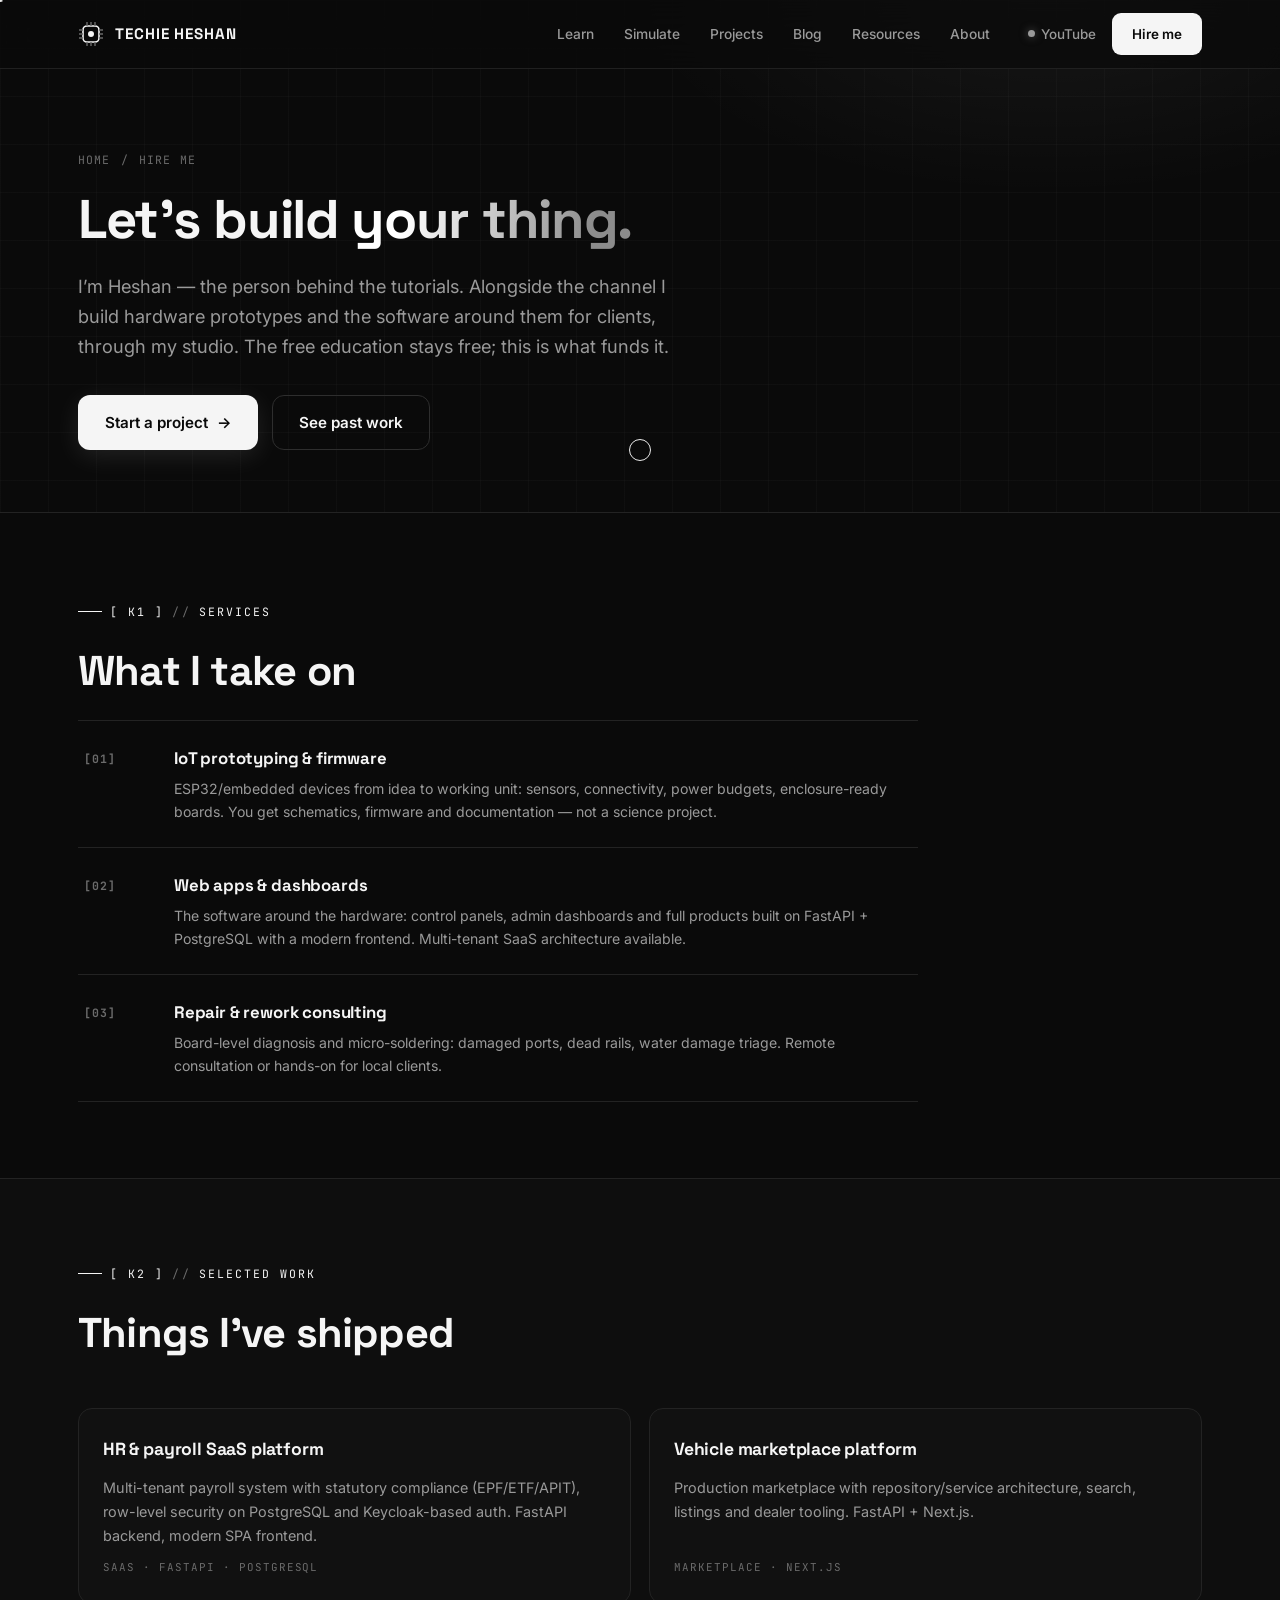
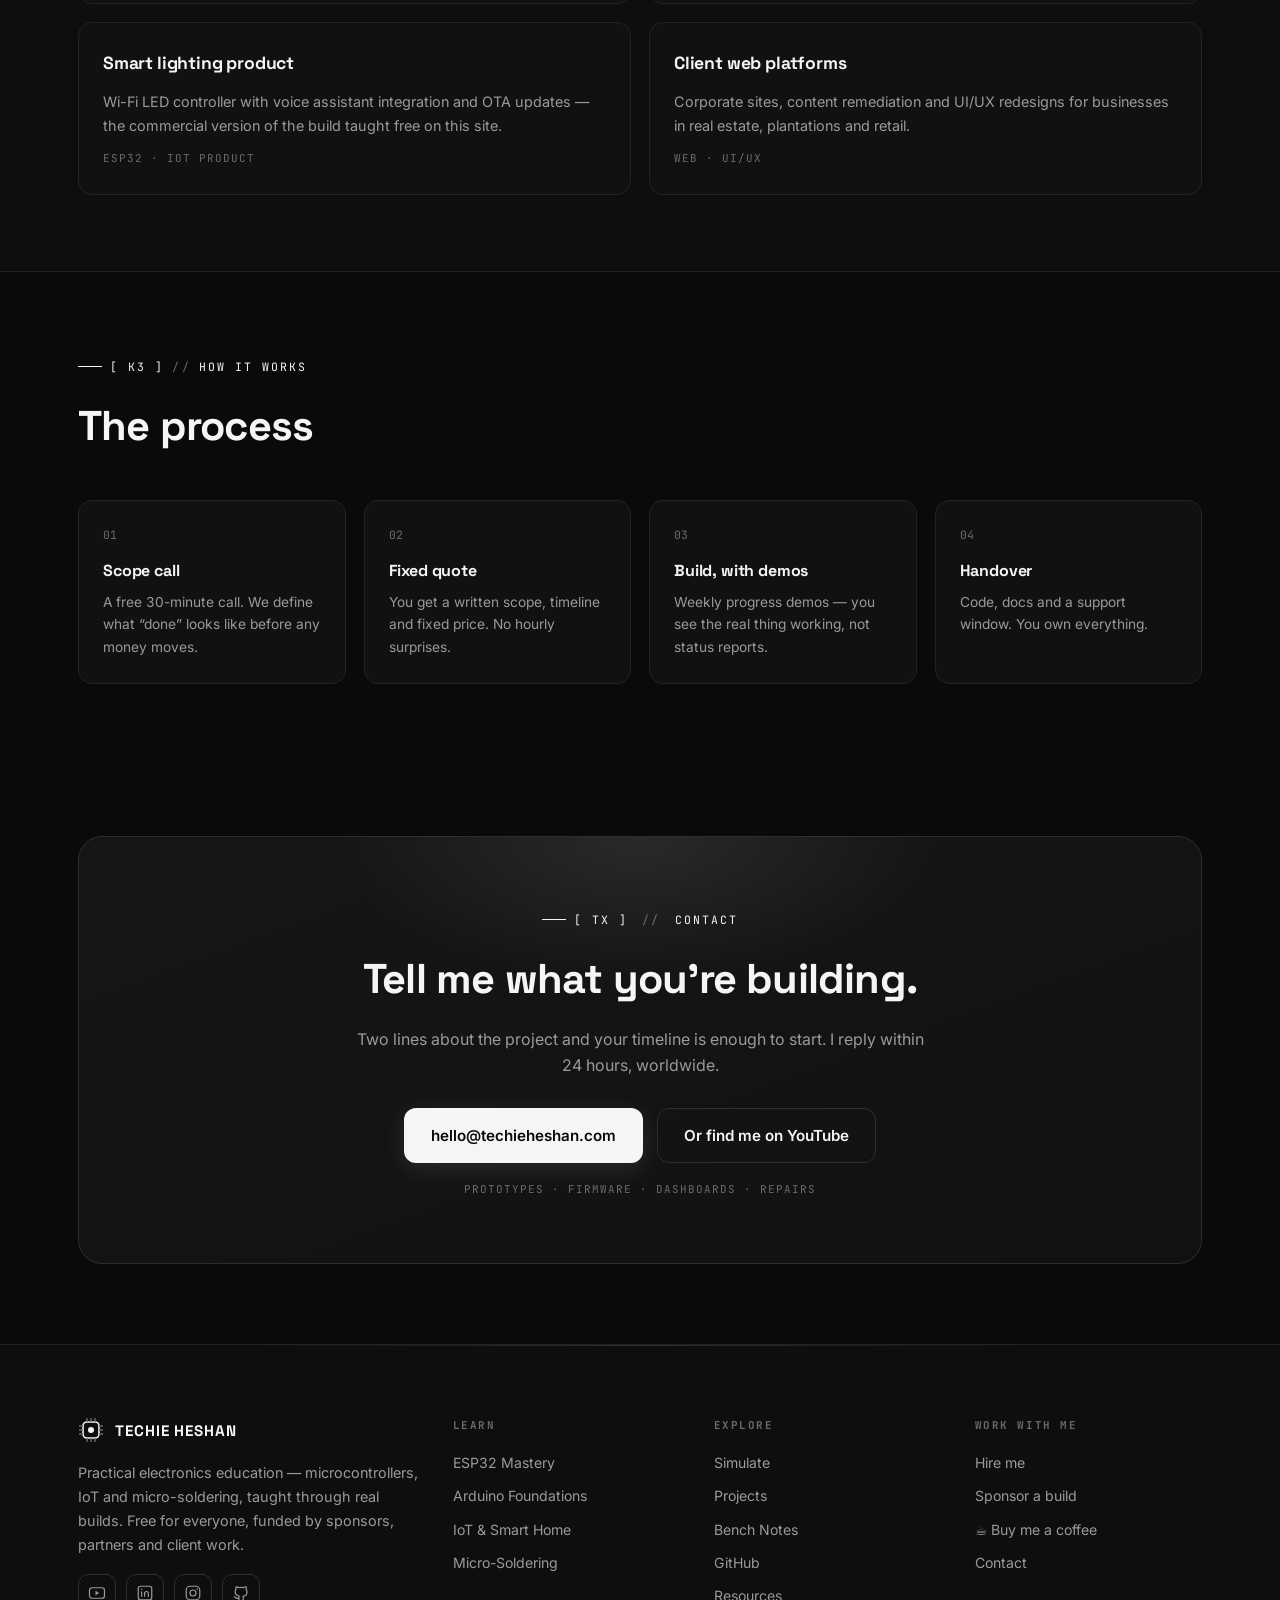
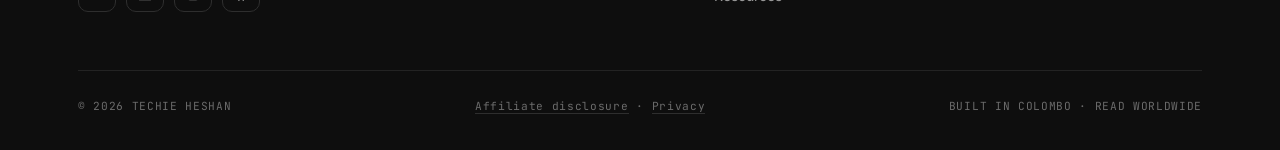
==== hire.html @ 40dde2ec "Initial commit: Techie Heshan site with wired Circuit Lab simulator Static HTML site (no build step)" ====
<!DOCTYPE html>
<html lang="en">
<head>
<meta charset="UTF-8">
<meta name="viewport" content="width=device-width, initial-scale=1.0">
<title>Hire me — Techie Heshan</title>
<meta name="description" content="IoT prototyping, firmware, web dashboards and board-level repair.">
<meta property="og:title" content="Hire me — Techie Heshan">
<meta property="og:description" content="IoT prototyping, firmware, web dashboards and board-level repair.">
<meta name="theme-color" content="#0A0A0A">
<link rel="icon" type="image/svg+xml" href="assets/favicon.svg">
<link rel="preconnect" href="https://fonts.googleapis.com">
<link href="https://fonts.googleapis.com/css2?family=Space+Grotesk:wght@500;700&family=Inter:wght@400;500;600&family=JetBrains+Mono:wght@400;600&display=swap" rel="stylesheet">
<link rel="stylesheet" href="assets/style.css">
</head>
<body>
<div class="boot" id="boot">
  <div class="boot-scope"><svg viewBox="0 0 420 120" preserveAspectRatio="none" aria-hidden="true">
  <g class="grid-h"><line x1="0" y1="30" x2="420" y2="30"/><line x1="0" y1="60" x2="420" y2="60"/><line x1="0" y1="90" x2="420" y2="90"/></g>
  <g class="grid-v"><line x1="60" y1="0" x2="60" y2="120"/><line x1="140" y1="0" x2="140" y2="120"/><line x1="220" y1="0" x2="220" y2="120"/><line x1="300" y1="0" x2="300" y2="120"/><line x1="360" y1="0" x2="360" y2="120"/></g>
  <path class="trace" d="M0 60 L40 60 L40 30 L100 30 L100 90 L160 90 L160 30 L240 30 L240 90 L300 90 L300 30 L360 30 L360 60 L420 60"/>
</svg></div>
  <div class="boot-text">TECHIE HESHAN <b>&middot; BOOTING</b><span class="cur-b"></span></div>
</div>
<nav>
  <div class="nav-in">
    <a class="logo" href="index.html" aria-label="Techie Heshan home"><svg width="26" height="26" viewBox="0 0 26 26" fill="none" aria-hidden="true"><rect x="5" y="5" width="16" height="16" rx="4" stroke="#F5F5F5" stroke-width="1.6"/><circle cx="13" cy="13" r="3" fill="#F5F5F5"/><path d="M9 1v4M13 1v4M17 1v4M9 21v4M13 21v4M17 21v4M1 9h4M1 13h4M1 17h4M21 9h4M21 13h4M21 17h4" stroke="#6B6B6B" stroke-width="1.4"/></svg>TECHIE&nbsp;HESHAN</a>
    <div class="nav-links" id="navLinks">
      <a href="learn.html">Learn</a>
      <a href="simulate.html">Simulate</a>
      <a href="projects.html">Projects</a>
      <a href="blog.html">Blog</a>
      <a href="resources.html">Resources</a>
      <a href="about.html">About</a>
    </div>
    <div class="nav-cta">
      <a class="yt-link" href="https://www.youtube.com/@techieheshan" target="_blank" rel="noopener"><span class="rec"></span>YouTube</a>
      <a class="hire-btn magnetic" href="hire.html">Hire me</a>
      <button class="burger" id="burger" aria-label="Menu" aria-expanded="false">&#9776;</button>
    </div>
  </div>
</nav>
<header class="page-hero">
  <div class="wrap">
    <div class="crumb"><a href="index.html">Home</a><i>/</i><span>Hire me</span></div>
    <h1>Let&rsquo;s build <span class="glow">your thing.</span></h1>
    <p class="sub">I&rsquo;m Heshan &mdash; the person behind the tutorials. Alongside the channel I build hardware prototypes and the software around them for clients, through my studio. The free education stays free; this is what funds it.</p>
    <div class="cta-row" style="margin:34px 0 0">
      <a class="btn btn-solid magnetic" href="#contact">Start a project <span class="arrow">&rarr;</span></a>
      <a class="btn btn-ghost magnetic" href="#work">See past work</a>
    </div>
  </div>
</header>

<section class="sec-tight" style="padding-top:80px">
  <div class="wrap">
    <div class="kick">[ K1 ] <i>//</i> SERVICES</div>
    <h2>What I take on</h2>
    <div class="svc reveal" style="max-width:840px">
      <div class="svc-row"><b>[01]</b><div><h3>IoT prototyping &amp; firmware</h3><span>ESP32/embedded devices from idea to working unit: sensors, connectivity, power budgets, enclosure-ready boards. You get schematics, firmware and documentation &mdash; not a science project.</span></div></div>
      <div class="svc-row"><b>[02]</b><div><h3>Web apps &amp; dashboards</h3><span>The software around the hardware: control panels, admin dashboards and full products built on FastAPI + PostgreSQL with a modern frontend. Multi-tenant SaaS architecture available.</span></div></div>
      <div class="svc-row"><b>[03]</b><div><h3>Repair &amp; rework consulting</h3><span>Board-level diagnosis and micro-soldering: damaged ports, dead rails, water damage triage. Remote consultation or hands-on for local clients.</span></div></div>
    </div>
  </div>
</section>

<section id="work" class="sec-tight" style="background:var(--bg2);border-top:1px solid var(--line);border-bottom:1px solid var(--line)">
  <div class="wrap">
    <div class="kick">[ K2 ] <i>//</i> SELECTED WORK</div>
    <h2>Things I&rsquo;ve shipped</h2>
    <div class="grid2" style="margin-top:40px">
      <div class="card reveal" data-delay="1"><h3>HR &amp; payroll SaaS platform</h3><p>Multi-tenant payroll system with statutory compliance (EPF/ETF/APIT), row-level security on PostgreSQL and Keycloak-based auth. FastAPI backend, modern SPA frontend.</p><div class="meta"><span>SAAS &middot; FASTAPI &middot; POSTGRESQL</span></div></div>
      <div class="card reveal" data-delay="2"><h3>Vehicle marketplace platform</h3><p>Production marketplace with repository/service architecture, search, listings and dealer tooling. FastAPI + Next.js.</p><div class="meta"><span>MARKETPLACE &middot; NEXT.JS</span></div></div>
      <div class="card reveal" data-delay="3"><h3>Smart lighting product</h3><p>Wi-Fi LED controller with voice assistant integration and OTA updates &mdash; the commercial version of the build taught free on this site.</p><div class="meta"><span>ESP32 &middot; IOT PRODUCT</span></div></div>
      <div class="card reveal" data-delay="4"><h3>Client web platforms</h3><p>Corporate sites, content remediation and UI/UX redesigns for businesses in real estate, plantations and retail.</p><div class="meta"><span>WEB &middot; UI/UX</span></div></div>
    </div>
  </div>
</section>

<section class="sec-tight">
  <div class="wrap">
    <div class="kick">[ K3 ] <i>//</i> HOW IT WORKS</div>
    <h2>The process</h2>
    <div class="proc" style="margin-top:40px">
      <div class="proc-step reveal"><h3>Scope call</h3><p>A free 30-minute call. We define what &ldquo;done&rdquo; looks like before any money moves.</p></div>
      <div class="proc-step reveal"><h3>Fixed quote</h3><p>You get a written scope, timeline and fixed price. No hourly surprises.</p></div>
      <div class="proc-step reveal"><h3>Build, with demos</h3><p>Weekly progress demos &mdash; you see the real thing working, not status reports.</p></div>
      <div class="proc-step reveal"><h3>Handover</h3><p>Code, docs and a support window. You own everything.</p></div>
    </div>
  </div>
</section>

<section id="contact" class="sec-tight" style="padding-bottom:40px">
  <div class="wrap">
    <div class="news reveal">
      <div class="kick" style="justify-content:center;display:inline-flex">[ TX ] <i style="margin:0 6px">//</i> CONTACT</div>
      <h2>Tell me what you&rsquo;re building.</h2>
      <p>Two lines about the project and your timeline is enough to start. I reply within 24 hours, worldwide.</p>
      <div class="cta-row" style="justify-content:center;margin:0">
        <!-- EDIT: set your real email address -->
        <a class="btn btn-solid magnetic" href="mailto:hello@techieheshan.com?subject=Project%20enquiry">hello@techieheshan.com</a>
        <a class="btn btn-ghost magnetic" href="https://www.youtube.com/@techieheshan" target="_blank" rel="noopener">Or find me on YouTube</a>
      </div>
      <div class="news-note">Prototypes &middot; Firmware &middot; Dashboards &middot; Repairs</div>
    </div>
  </div>
</section>
<footer>
  <div class="wrap">
    <div class="f-grid">
      <div>
        <div class="logo" style="margin-bottom:18px"><svg width="26" height="26" viewBox="0 0 26 26" fill="none" aria-hidden="true"><rect x="5" y="5" width="16" height="16" rx="4" stroke="#F5F5F5" stroke-width="1.6"/><circle cx="13" cy="13" r="3" fill="#F5F5F5"/><path d="M9 1v4M13 1v4M17 1v4M9 21v4M13 21v4M17 21v4M1 9h4M1 13h4M1 17h4M21 9h4M21 13h4M21 17h4" stroke="#6B6B6B" stroke-width="1.4"/></svg>TECHIE&nbsp;HESHAN</div>
        <p class="f-about">Practical electronics education &mdash; microcontrollers, IoT and micro-soldering, taught through real builds. Free for everyone, funded by sponsors, partners and client work.</p>
        <div class="f-social">
          <!-- EDIT: replace # with your real social URLs -->
          <a href="https://www.youtube.com/@techieheshan" target="_blank" rel="noopener" aria-label="YouTube"><svg width="18" height="18" viewBox="0 0 24 24" fill="none" stroke="currentColor" stroke-width="1.6" aria-hidden="true"><rect x="2" y="5" width="20" height="14" rx="3.5"/><path d="M10 9l5 3-5 3z" fill="currentColor" stroke="none"/></svg></a>
          <a href="#" target="_blank" rel="noopener" aria-label="LinkedIn"><svg width="18" height="18" viewBox="0 0 24 24" fill="none" stroke="currentColor" stroke-width="1.6" stroke-linejoin="round" aria-hidden="true"><rect x="3" y="3" width="18" height="18" rx="3"/><line x1="7.5" y1="10" x2="7.5" y2="17"/><circle cx="7.5" cy="7" r="1" fill="currentColor" stroke="none"/><path d="M11.5 17v-4.5a2.5 2.5 0 0 1 5 0V17M11.5 10.5v6.5"/></svg></a>
          <a href="#" target="_blank" rel="noopener" aria-label="Instagram"><svg width="18" height="18" viewBox="0 0 24 24" fill="none" stroke="currentColor" stroke-width="1.6" stroke-linecap="round" stroke-linejoin="round" aria-hidden="true"><rect x="3" y="3" width="18" height="18" rx="5"/><circle cx="12" cy="12" r="4"/><circle cx="17.5" cy="6.5" r="1" fill="currentColor" stroke="none"/></svg></a>
          <a href="https://github.com/techieheshan" target="_blank" rel="noopener" aria-label="GitHub"><svg width="18" height="18" viewBox="0 0 24 24" fill="none" stroke="currentColor" stroke-width="1.6" stroke-linecap="round" stroke-linejoin="round" aria-hidden="true"><path d="M9 19c-4 1.5-4-2-6-2m12 5v-3.5c0-1 .1-1.4-.5-2 2.8-.3 5.5-1.4 5.5-6 0-1.2-.4-2.3-1.2-3.2.4-1.2.3-2.5-.2-3.6 0 0-1-.3-3.4 1.3a11.6 11.6 0 0 0-6.2 0C6.6 3.4 5.6 3.7 5.6 3.7c-.5 1.1-.6 2.4-.2 3.6A4.7 4.7 0 0 0 4.2 10c0 4.6 2.7 5.7 5.5 6-.6.6-.6 1.3-.5 2V22"/></svg></a>
        </div>
      </div>
      <div>
        <h4>Learn</h4>
        <a href="learn.html#esp32">ESP32 Mastery</a>
        <a href="learn.html#arduino">Arduino Foundations</a>
        <a href="learn.html#iot">IoT &amp; Smart Home</a>
        <a href="learn.html#solder">Micro-Soldering</a>
      </div>
      <div>
        <h4>Explore</h4>
        <a href="simulate.html">Simulate</a>
      <a href="projects.html">Projects</a>
        <a href="blog.html">Bench Notes</a>
        <a href="https://github.com/techieheshan" target="_blank" rel="noopener">GitHub</a>
        <a href="resources.html">Resources</a>
      </div>
      <div>
        <h4>Work with me</h4>
        <a href="hire.html">Hire me</a>
        <a href="sponsor.html">Sponsor a build</a>
        <a href="hire.html#contact">&#9749; Buy me a coffee</a>
        <a href="hire.html#contact">Contact</a>
      </div>
    </div>
    <div class="f-bottom">
      <span>&copy; <span id="yr">2026</span> TECHIE HESHAN</span>
      <span><a href="legal.html#disclosure">Affiliate disclosure</a> &middot; <a href="legal.html#privacy">Privacy</a></span>
      <span>BUILT IN COLOMBO &middot; READ WORLDWIDE</span>
    </div>
  </div>
</footer>
<script src="assets/main.js"></script>
</body>
</html>
---- assets/style.css ----
/* ============================================================
   TECHIE HESHAN — v3 stylesheet
   Strict monochrome. Motion-heavy but restrained. Pure neutrals only.
   ============================================================ */

/* ---------- TOKENS ---------- */
:root{
  --bg:#0A0A0A; --bg2:#0E0E0E; --surface:#111111; --surface2:#161616; --surface3:#1B1B1B;
  --line:#232323; --line2:#2E2E2E; --line3:#3A3A3A;
  --text:#F5F5F5; --muted:#9A9A9A; --muted2:#6B6B6B;
  --silver:#C8C8C8;
  --glow:rgba(255,255,255,.14); --glow-strong:rgba(255,255,255,.34);
  --disp:'Space Grotesk','Segoe UI',system-ui,sans-serif;
  --body:'Inter','Segoe UI',system-ui,sans-serif;
  --mono:'JetBrains Mono',ui-monospace,'Cascadia Code',Consolas,monospace;
  --r:14px;
  --ease:cubic-bezier(.22,.61,.36,1);
  --ease-out:cubic-bezier(.16,1,.3,1);
}

/* ---------- BASE ---------- */
*{margin:0;padding:0;box-sizing:border-box}
html{scroll-behavior:smooth}
body{background:var(--bg);color:var(--text);font-family:var(--body);font-size:16px;line-height:1.65;-webkit-font-smoothing:antialiased;overflow-x:hidden;cursor:none}
@media (hover:none),(pointer:coarse){body{cursor:auto}}
::selection{background:#F5F5F5;color:#0A0A0A}
::-webkit-scrollbar{width:11px}
::-webkit-scrollbar-track{background:var(--bg)}
::-webkit-scrollbar-thumb{background:var(--line2);border-radius:6px;border:3px solid var(--bg)}
::-webkit-scrollbar-thumb:hover{background:var(--muted)}
a{color:inherit;text-decoration:none}
button{font-family:inherit;cursor:none}
img,svg,iframe{max-width:100%;display:block}
:focus-visible{outline:2px solid var(--text);outline-offset:3px;border-radius:4px}
.wrap{max-width:1180px;margin:0 auto;padding:0 28px;position:relative}
.wrap-narrow{max-width:820px;margin:0 auto;padding:0 28px}

/* ---------- CUSTOM CURSOR (desktop only) ---------- */
.cur{position:fixed;top:0;left:0;width:22px;height:22px;border:1px solid var(--text);border-radius:50%;pointer-events:none;z-index:120;mix-blend-mode:difference;transform:translate(-50%,-50%);transition:width .18s var(--ease),height .18s var(--ease),background .18s var(--ease)}
.cur-dot{position:fixed;top:0;left:0;width:5px;height:5px;background:var(--text);border-radius:50%;pointer-events:none;z-index:121;transform:translate(-50%,-50%);mix-blend-mode:difference}
.cur.hover{width:44px;height:44px;background:rgba(255,255,255,.08)}
@media (hover:none),(pointer:coarse){.cur,.cur-dot{display:none}}

/* ---------- BOOT SEQUENCE ---------- */
.boot{position:fixed;inset:0;background:#000;z-index:200;display:flex;align-items:center;justify-content:center;flex-direction:column;gap:22px;transition:opacity .6s ease,visibility .6s}
.boot.done{opacity:0;visibility:hidden;pointer-events:none}
.boot-scope{width:min(80vw,420px);height:120px;border:1px solid var(--line2);border-radius:12px;background:#050505;position:relative;overflow:hidden}
.boot-scope svg{width:100%;height:100%}
.boot-scope .trace{fill:none;stroke:var(--text);stroke-width:1.5;stroke-linecap:round;stroke-linejoin:round;stroke-dasharray:2000;stroke-dashoffset:2000;animation:draw 1.9s var(--ease-out) forwards;filter:drop-shadow(0 0 6px rgba(255,255,255,.7))}
.boot-scope .grid-h,.boot-scope .grid-v{stroke:#1a1a1a;stroke-width:.5}
@keyframes draw{to{stroke-dashoffset:0}}
.boot-text{font-family:var(--mono);font-size:.72rem;letter-spacing:.24em;text-transform:uppercase;color:var(--muted)}
.boot-text b{color:var(--text);font-weight:400}
.boot-text .cur-b{display:inline-block;width:8px;height:12px;background:var(--text);margin-left:6px;vertical-align:middle;animation:blink 1s steps(2) infinite}
@keyframes blink{50%{opacity:0}}

/* ---------- NAV ---------- */
nav{position:fixed;top:0;left:0;right:0;z-index:60;background:rgba(10,10,10,.72);backdrop-filter:blur(18px) saturate(140%);-webkit-backdrop-filter:blur(18px) saturate(140%);border-bottom:1px solid rgba(35,35,35,.9);transition:transform .35s var(--ease),background .35s var(--ease)}
nav.up{transform:translateY(-100%)}
nav.scrolled{background:rgba(8,8,8,.88)}
.nav-in{max-width:1180px;margin:0 auto;padding:0 28px;height:68px;display:flex;align-items:center;gap:30px}
.logo{display:flex;align-items:center;gap:11px;font-family:var(--disp);font-weight:700;letter-spacing:.06em;font-size:.95rem;white-space:nowrap;transition:opacity .18s}
.logo:hover{opacity:.82}
.logo svg{display:block;flex:none}
.nav-links{display:flex;gap:26px;margin-left:auto;font-size:.86rem;color:var(--muted);font-weight:500}
.nav-links a{position:relative;padding:6px 2px;transition:color .18s}
.nav-links a::after{content:"";position:absolute;left:0;right:0;bottom:-2px;height:1px;background:var(--text);transform:scaleX(0);transform-origin:right;transition:transform .32s var(--ease)}
.nav-links a:hover{color:var(--text)}
.nav-links a:hover::after,.nav-links a.active::after{transform:scaleX(1);transform-origin:left}
.nav-links a.active{color:var(--text)}
.nav-cta{display:flex;gap:10px;align-items:center}
.yt-link{font-size:.84rem;color:var(--muted);font-weight:500;transition:color .18s;padding:8px 6px;white-space:nowrap;display:inline-flex;align-items:center;gap:6px}
.yt-link:hover{color:var(--text)}
.yt-link .rec{width:7px;height:7px;border-radius:50%;background:#9A9A9A;box-shadow:0 0 8px rgba(154,154,154,.5);animation:pulse 2.2s ease-in-out infinite}
.hire-btn{position:relative;display:inline-flex;align-items:center;gap:8px;background:var(--text);color:#0A0A0A;border-radius:9px;padding:10px 20px;font-size:.84rem;font-weight:600;transition:transform .22s var(--ease),box-shadow .22s var(--ease);white-space:nowrap;overflow:hidden}
.hire-btn::before{content:"";position:absolute;inset:0;background:linear-gradient(120deg,transparent 30%,rgba(255,255,255,.5) 50%,transparent 70%);transform:translateX(-120%);transition:transform .8s var(--ease)}
.hire-btn:hover::before{transform:translateX(120%)}
.hire-btn:hover{transform:translateY(-1px);box-shadow:0 8px 26px rgba(255,255,255,.16)}
.burger{display:none;background:none;border:1px solid var(--line2);border-radius:9px;width:40px;height:40px;color:var(--text);font-size:1.05rem;line-height:1}

/* ---------- SCROLL PROGRESS ---------- */
.progress{position:fixed;top:0;left:0;height:2px;background:var(--text);z-index:61;transform:scaleX(0);transform-origin:left;transition:transform .1s linear;box-shadow:0 0 10px var(--glow-strong)}

/* ---------- HERO ---------- */
.hero{position:relative;padding:150px 0 60px;min-height:100vh;display:flex;align-items:center;overflow:hidden}
.hero-bg{position:absolute;inset:0;pointer-events:none;background:
    radial-gradient(720px 440px at 78% 28%, rgba(255,255,255,.06), transparent 65%),
    radial-gradient(520px 400px at 10% 88%, rgba(255,255,255,.035), transparent 60%),
    linear-gradient(rgba(245,245,245,.028) 1px, transparent 1px),
    linear-gradient(90deg, rgba(245,245,245,.028) 1px, transparent 1px);
  background-size:auto,auto,48px 48px,48px 48px;
  mask-image:radial-gradient(circle at var(--mx,50%) var(--my,40%), #000 0%, #000 22%, rgba(0,0,0,.7) 55%, rgba(0,0,0,.35) 100%);
  -webkit-mask-image:radial-gradient(circle at var(--mx,50%) var(--my,40%), #000 0%, #000 22%, rgba(0,0,0,.7) 55%, rgba(0,0,0,.35) 100%);
  transition:mask-position .1s,-webkit-mask-position .1s}
.hero-scan{position:absolute;left:0;right:0;top:0;height:100%;pointer-events:none;overflow:hidden;opacity:.5}
.hero-scan::before{content:"";position:absolute;left:0;right:0;top:-100%;height:14px;background:linear-gradient(to bottom,transparent,rgba(255,255,255,.06),transparent);animation:scan 6.5s linear infinite}
@keyframes scan{to{top:110%}}
.hero-grid{display:grid;grid-template-columns:1.05fr .95fr;gap:44px;align-items:center;width:100%;position:relative;z-index:2}

.badge{display:inline-flex;align-items:center;gap:10px;border:1px solid var(--line2);border-radius:99px;padding:7px 15px;font-family:var(--mono);font-size:.72rem;letter-spacing:.09em;color:var(--muted);text-transform:uppercase;margin-bottom:26px;background:rgba(10,10,10,.4);backdrop-filter:blur(6px)}
.badge .pulse{width:7px;height:7px;border-radius:50%;background:var(--text);box-shadow:0 0 10px rgba(255,255,255,.9);animation:pulse 2.2s ease-in-out infinite}
@keyframes pulse{0%,100%{opacity:1;transform:scale(1)}50%{opacity:.35;transform:scale(.85)}}

h1{font-family:var(--disp);font-weight:700;font-size:clamp(2.6rem,5.8vw,4.4rem);line-height:1.03;letter-spacing:-.024em;margin-bottom:24px}
h1 .glow{background:linear-gradient(100deg,#FFFFFF 20%,#8C8C8C 85%);-webkit-background-clip:text;background-clip:text;color:transparent}
.h-line{display:block;overflow:hidden}
.h-line span{display:inline-block;transform:translateY(110%);animation:rise 1s var(--ease-out) forwards;animation-delay:calc(var(--i,0)*.08s + .6s)}
@keyframes rise{to{transform:translateY(0)}}
.sub{color:var(--muted);font-size:1.14rem;max-width:34em;margin-bottom:34px;opacity:0;animation:fadeUp .8s var(--ease-out) 1.1s forwards}
@keyframes fadeUp{from{opacity:0;transform:translateY(14px)}to{opacity:1;transform:none}}

.cta-row{display:flex;gap:14px;flex-wrap:wrap;margin-bottom:44px;opacity:0;animation:fadeUp .8s var(--ease-out) 1.25s forwards}

.btn{position:relative;display:inline-flex;align-items:center;gap:9px;border-radius:12px;padding:14px 26px;font-weight:600;font-size:.95rem;transition:transform .2s var(--ease),box-shadow .2s var(--ease),border-color .2s var(--ease),background .2s var(--ease);border:1px solid transparent;overflow:hidden}
.btn-solid{background:var(--text);color:#0A0A0A;box-shadow:0 6px 26px rgba(255,255,255,.10)}
.btn-solid::before{content:"";position:absolute;inset:0;background:linear-gradient(120deg,transparent 30%,rgba(255,255,255,.55) 50%,transparent 70%);transform:translateX(-120%);transition:transform .9s var(--ease)}
.btn-solid:hover::before{transform:translateX(120%)}
.btn-solid:hover{transform:translateY(-2px);box-shadow:0 12px 34px rgba(255,255,255,.22)}
.btn-ghost{border-color:var(--line2);color:var(--text)}
.btn-ghost:hover{border-color:var(--glow-strong);background:rgba(255,255,255,.05);transform:translateY(-1px)}
.btn-sm{padding:9px 16px;font-size:.82rem;border-radius:9px}
.btn .arrow{transition:transform .3s var(--ease)}
.btn:hover .arrow{transform:translateX(4px)}
.magnetic{transition:transform .18s var(--ease)}

.stats{display:flex;gap:34px;flex-wrap:wrap;opacity:0;animation:fadeUp .8s var(--ease-out) 1.4s forwards}
.stat b{display:block;font-family:var(--disp);font-size:1.6rem;letter-spacing:-.01em}
.stat span{font-family:var(--mono);font-size:.68rem;letter-spacing:.1em;text-transform:uppercase;color:var(--muted2)}

.h-3d{position:relative;height:560px;border-radius:20px;opacity:0;animation:fadeUp 1s var(--ease-out) .8s forwards}
.h-3d canvas{position:absolute;inset:0;width:100%!important;height:100%!important}
.board-fallback{display:none;position:absolute;inset:0;align-items:center;justify-content:center}
.h-3d.fail .board-fallback{display:flex}
.bf-chip{width:220px;height:220px;border:1px solid var(--silver);border-radius:16px;background:var(--surface);display:flex;align-items:center;justify-content:center;font-family:var(--mono);font-size:.8rem;letter-spacing:.12em;color:var(--silver);box-shadow:0 0 60px rgba(255,255,255,.08), inset 0 0 30px rgba(0,0,0,.5)}
.h-hint{position:absolute;bottom:10px;left:50%;transform:translateX(-50%);font-family:var(--mono);font-size:.64rem;letter-spacing:.16em;text-transform:uppercase;color:var(--muted2);white-space:nowrap;display:flex;align-items:center;gap:10px}
.h-hint .dot-mini{width:5px;height:5px;border-radius:50%;background:var(--text);box-shadow:0 0 6px rgba(255,255,255,.8);animation:pulse 1.8s ease-in-out infinite}

/* ---------- PAGE HERO ---------- */
.page-hero{padding:150px 0 62px;border-bottom:1px solid var(--line);position:relative;overflow:hidden;
  background:
    radial-gradient(640px 300px at 82% 0%, rgba(255,255,255,.05), transparent 65%),
    linear-gradient(rgba(245,245,245,.025) 1px, transparent 1px),
    linear-gradient(90deg, rgba(245,245,245,.025) 1px, transparent 1px);
  background-size:auto,48px 48px,48px 48px}
.page-hero h1{font-size:clamp(2.1rem,4.8vw,3.4rem)}
.page-hero .sub{margin-bottom:0}
.crumb{font-family:var(--mono);font-size:.72rem;letter-spacing:.1em;text-transform:uppercase;color:var(--muted2);margin-bottom:22px;display:flex;gap:10px;flex-wrap:wrap}
.crumb a{transition:color .18s}
.crumb a:hover{color:var(--text)}
.crumb i{font-style:normal}

/* ---------- TICKER ---------- */
.ticker{border-top:1px solid var(--line);border-bottom:1px solid var(--line);background:var(--bg2);overflow:hidden;padding:16px 0;position:relative}
.ticker::before,.ticker::after{content:"";position:absolute;top:0;bottom:0;width:120px;z-index:2;pointer-events:none}
.ticker::before{left:0;background:linear-gradient(to right,var(--bg2),transparent)}
.ticker::after{right:0;background:linear-gradient(to left,var(--bg2),transparent)}
.ticker-track{display:flex;gap:44px;width:max-content;animation:tick 40s linear infinite;font-family:var(--mono);font-size:.74rem;letter-spacing:.16em;color:var(--muted);text-transform:uppercase;white-space:nowrap}
.ticker:hover .ticker-track{animation-duration:80s}
.ticker-track i{color:var(--muted2);font-style:normal}
@keyframes tick{to{transform:translateX(-50%)}}

/* ---------- SECTIONS ---------- */
section{padding:112px 0;position:relative}
.sec-tight{padding:76px 0}
.kick{font-family:var(--mono);font-size:.72rem;letter-spacing:.18em;color:var(--text);text-transform:uppercase;margin-bottom:16px;display:inline-flex;align-items:center;gap:8px}
.kick i{font-style:normal;color:var(--muted2)}
.kick::before{content:"";width:24px;height:1px;background:var(--text)}
h2{font-family:var(--disp);font-weight:700;font-size:clamp(1.85rem,3.6vw,2.6rem);letter-spacing:-.019em;margin-bottom:14px}
h3{font-family:var(--disp);font-weight:700;letter-spacing:-.01em}
.lead{color:var(--muted);max-width:44em;margin-bottom:52px;font-size:1.02rem}
.sec-head{display:flex;align-items:flex-end;justify-content:space-between;gap:24px;flex-wrap:wrap}
.sec-link{font-family:var(--mono);font-size:.78rem;letter-spacing:.08em;color:var(--muted);border-bottom:1px solid var(--line2);padding-bottom:3px;margin-bottom:52px;transition:color .18s,border-color .18s,transform .18s;display:inline-flex;gap:8px;align-items:center}
.sec-link:hover{color:var(--text);border-color:var(--text)}
.sec-link:hover .arrow{transform:translateX(4px)}
.sec-link .arrow{transition:transform .3s var(--ease)}

/* ---------- CARDS with spotlight ---------- */
.grid4{display:grid;grid-template-columns:repeat(4,1fr);gap:18px}
.grid3{display:grid;grid-template-columns:repeat(3,1fr);gap:18px}
.grid2{display:grid;grid-template-columns:repeat(2,1fr);gap:18px}
.card{position:relative;background:var(--surface);border:1px solid var(--line);border-radius:var(--r);padding:26px 24px;transition:transform .32s var(--ease),border-color .32s var(--ease),background .32s var(--ease);display:flex;flex-direction:column;gap:12px;overflow:hidden;isolation:isolate}
.card::before{content:"";position:absolute;inset:-1px;border-radius:inherit;background:radial-gradient(240px circle at var(--cx,50%) var(--cy,50%), rgba(255,255,255,.10), transparent 55%);opacity:0;transition:opacity .35s var(--ease);pointer-events:none;z-index:0}
.card:hover::before{opacity:1}
.card:hover{transform:translateY(-4px);border-color:var(--glow-strong);background:var(--surface2)}
.card>*{position:relative;z-index:1}
.card .ico{width:44px;height:44px;border-radius:12px;background:rgba(255,255,255,.06);border:1px solid var(--line2);display:flex;align-items:center;justify-content:center;font-size:1.2rem;filter:grayscale(1);transition:transform .32s var(--ease),background .32s var(--ease)}
.card:hover .ico{background:rgba(255,255,255,.12);transform:scale(1.05) rotate(-3deg)}
.card h3{font-size:1.1rem}
.card p{color:var(--muted);font-size:.9rem;flex:1}
.card .meta{font-family:var(--mono);font-size:.68rem;letter-spacing:.09em;text-transform:uppercase;color:var(--muted2);display:flex;justify-content:space-between;gap:10px;flex-wrap:wrap}
.card .meta b{color:var(--silver);font-weight:600}
.soon{opacity:.55;pointer-events:none}
.soon-tag{font-family:var(--mono);font-size:.62rem;letter-spacing:.12em;text-transform:uppercase;border:1px solid var(--line2);border-radius:99px;padding:3px 10px;color:var(--muted2)}

/* ---------- ROW LIST (blog/tutorials) ---------- */
.brow{position:relative;display:grid;grid-template-columns:130px 1fr auto;gap:26px;align-items:baseline;padding:26px 12px;border-bottom:1px solid var(--line);transition:background .28s var(--ease),padding-left .28s var(--ease)}
.brow:first-of-type{border-top:1px solid var(--line)}
.brow::before{content:"";position:absolute;left:0;top:0;bottom:0;width:2px;background:var(--text);transform:scaleY(0);transform-origin:bottom;transition:transform .32s var(--ease)}
.brow:hover{background:var(--surface);padding-left:22px}
.brow:hover::before{transform:scaleY(1);transform-origin:top}
.brow time,.brow .bmeta{font-family:var(--mono);font-size:.72rem;letter-spacing:.08em;color:var(--muted2)}
.brow h3{font-size:1.16rem;transition:transform .32s var(--ease)}
.brow:hover h3{transform:translateX(6px)}
.brow .tag{font-family:var(--mono);font-size:.66rem;letter-spacing:.1em;text-transform:uppercase;color:var(--text);border:1px solid var(--line2);border-radius:99px;padding:4px 12px;white-space:nowrap}
.brow.soon{opacity:.5}

/* ---------- ARTICLE ---------- */
.article-grid{display:grid;grid-template-columns:minmax(0,1fr) 268px;gap:56px;align-items:start;padding:64px 0 40px}
.article-main{min-width:0}
aside.toc{position:sticky;top:96px;display:flex;flex-direction:column;gap:18px}
.toc-box{background:var(--surface);border:1px solid var(--line);border-radius:var(--r);padding:20px}
.toc-box h4{font-family:var(--mono);font-size:.66rem;letter-spacing:.14em;text-transform:uppercase;color:var(--muted2);margin-bottom:12px}
.toc-box a{display:block;color:var(--muted);font-size:.84rem;padding:5px 0;border-left:1px solid var(--line);padding-left:12px;transition:color .18s,border-color .18s}
.toc-box a:hover,.toc-box a.on{color:var(--text);border-color:var(--silver)}
.aside-hire{background:linear-gradient(160deg,var(--surface2),var(--surface));border:1px solid var(--line2);border-radius:var(--r);padding:22px;position:relative;overflow:hidden}
.aside-hire::before{content:"";position:absolute;inset:0;background:radial-gradient(200px at 100% 0%,rgba(255,255,255,.09),transparent 60%);pointer-events:none}
.aside-hire h4{font-size:1rem;margin-bottom:6px}
.aside-hire p{color:var(--muted);font-size:.84rem;margin-bottom:14px}

.prose>*+*{margin-top:1.2em}
.prose h2{font-size:1.65rem;margin-top:2.4em;padding-top:1.3em;border-top:1px solid var(--line)}
.prose h2:first-child{margin-top:0;padding-top:0;border-top:none}
.prose h3{font-size:1.18rem;margin-top:1.9em}
.prose p,.prose li{color:#C7C7C7}
.prose ul,.prose ol{padding-left:1.3em}
.prose li+li{margin-top:.5em}
.prose strong{color:var(--text)}
.prose a{border-bottom:1px solid var(--line2);transition:color .18s,border-color .18s}
.prose a:hover{color:var(--text);border-color:var(--text)}
.prose blockquote{border-left:2px solid var(--line2);padding:6px 0 6px 20px;color:var(--muted);font-style:italic;font-size:1.05rem}
.art-meta{display:flex;gap:22px;flex-wrap:wrap;font-family:var(--mono);font-size:.7rem;letter-spacing:.1em;text-transform:uppercase;color:var(--muted2);margin:22px 0 0}
.art-meta b{color:var(--silver);font-weight:600}

/* ---------- SPONSOR SLOT ---------- */
.sponsor-slot{display:flex;align-items:center;gap:16px;background:var(--surface);border:1px dashed var(--line2);border-radius:var(--r);padding:16px 20px;margin:30px 0}
.sponsor-slot .s-label{font-family:var(--mono);font-size:.62rem;letter-spacing:.14em;text-transform:uppercase;color:var(--muted2);border:1px solid var(--line2);border-radius:99px;padding:3px 10px;white-space:nowrap}
.sponsor-slot p{color:var(--muted);font-size:.86rem;flex:1}
.sponsor-slot a{color:var(--text);border-bottom:1px solid var(--line2)}

/* ---------- VIDEO ---------- */
.video-ph{position:relative;aspect-ratio:16/9;border:1px solid var(--line);border-radius:var(--r);background:linear-gradient(135deg,#181818,#0D0D0D 60%);display:flex;flex-direction:column;align-items:center;justify-content:center;gap:14px;overflow:hidden;transition:transform .32s var(--ease),border-color .32s var(--ease)}
.video-ph::before{content:"";position:absolute;inset:0;background:radial-gradient(340px 180px at 50% 55%,rgba(255,255,255,.08),transparent 70%)}
.video-ph:hover{border-color:var(--glow-strong);transform:translateY(-4px)}
.video-ph .play{position:relative;width:66px;height:66px;border-radius:50%;background:rgba(255,255,255,.08);border:1px solid var(--glow-strong);display:flex;align-items:center;justify-content:center;transition:background .25s var(--ease),transform .32s var(--ease)}
.video-ph:hover .play{background:var(--text);transform:scale(1.06)}
.video-ph .play::after{content:"";border-style:solid;border-width:10px 0 10px 16px;border-color:transparent transparent transparent var(--text);margin-left:4px;transition:border-color .25s var(--ease)}
.video-ph:hover .play::after{border-left-color:#0A0A0A}
.video-ph .play::before{content:"";position:absolute;inset:-8px;border-radius:50%;border:1px solid rgba(255,255,255,.25);opacity:0;transition:opacity .3s var(--ease),transform .5s var(--ease)}
.video-ph:hover .play::before{opacity:1;transform:scale(1.2)}
.video-ph span{position:relative;font-family:var(--mono);font-size:.72rem;letter-spacing:.1em;text-transform:uppercase;color:var(--muted)}
.video-embed{aspect-ratio:16/9;width:100%;border:1px solid var(--line);border-radius:var(--r)}

/* ---------- PARTS ---------- */
.parts{border:1px solid var(--line);border-radius:var(--r);overflow:hidden;background:var(--surface)}
.parts-head{display:flex;align-items:center;justify-content:space-between;gap:14px;padding:16px 20px;border-bottom:1px solid var(--line);background:var(--surface2);flex-wrap:wrap}
.parts-head h3{font-size:1.02rem}
.parts-head span{font-family:var(--mono);font-size:.66rem;letter-spacing:.1em;text-transform:uppercase;color:var(--muted2)}
.part-row{display:grid;grid-template-columns:1fr auto auto;gap:14px;align-items:center;padding:14px 20px;border-bottom:1px solid var(--line);transition:background .2s var(--ease)}
.part-row:last-of-type{border-bottom:none}
.part-row:hover{background:var(--surface2)}
.part-row .p-name{font-size:.92rem}
.part-row .p-name small{display:block;color:var(--muted2);font-size:.76rem}
.part-row .p-qty{font-family:var(--mono);font-size:.74rem;color:var(--muted)}
.buy-btn{font-family:var(--mono);font-size:.7rem;letter-spacing:.06em;border:1px solid var(--line2);border-radius:8px;padding:7px 14px;color:var(--text);transition:background .18s,border-color .18s,transform .18s;white-space:nowrap;display:inline-flex;gap:6px;align-items:center}
.buy-btn:hover{background:rgba(255,255,255,.06);border-color:var(--glow-strong);transform:translateY(-1px)}
.disclosure{font-size:.78rem;color:var(--muted2);padding:14px 20px;border-top:1px solid var(--line);background:var(--bg2)}
.disclosure a{border-bottom:1px solid var(--line2)}

/* ---------- CODE ---------- */
.code-win{background:#080808;border:1px solid var(--line);border-radius:var(--r);overflow:hidden;margin:1.5em 0}
.code-bar{display:flex;align-items:center;gap:8px;padding:11px 16px;border-bottom:1px solid var(--line);background:var(--surface)}
.dot{width:11px;height:11px;border-radius:50%;transition:transform .2s var(--ease)}
.dot:hover{transform:scale(1.15)}
.d-1{background:#4A4A4A}.d-2{background:#6B6B6B}.d-3{background:#8C8C8C}
.code-bar .fname{font-family:var(--mono);font-size:.74rem;color:var(--muted);margin-left:6px}
.copy-btn{margin-left:auto;background:none;border:1px solid var(--line2);color:var(--muted);font-family:var(--mono);font-size:.68rem;letter-spacing:.06em;padding:6px 13px;border-radius:8px;transition:color .15s,border-color .15s,background .15s}
.copy-btn:hover{color:var(--text);border-color:var(--glow-strong);background:rgba(255,255,255,.04)}
pre{font-family:var(--mono);font-size:.82rem;line-height:1.75;padding:22px;overflow-x:auto}
pre code{font-family:inherit}
.tk-k{color:#FFFFFF;font-weight:600}.tk-f{color:#DCDCDC}.tk-s{color:#A8A8A8;font-style:italic}.tk-c{color:#565656}.tk-n{color:#F0F0F0}
code.inline{font-family:var(--mono);font-size:.85em;background:var(--surface2);border:1px solid var(--line);border-radius:6px;padding:2px 7px}

/* ---------- STEPS ---------- */
.step{display:grid;grid-template-columns:56px 1fr;gap:20px;margin-top:2.4em;position:relative}
.step-n{font-family:var(--mono);font-size:.8rem;color:var(--text);border:1px solid var(--line2);background:var(--surface);border-radius:11px;height:46px;display:flex;align-items:center;justify-content:center;transition:border-color .3s var(--ease),background .3s var(--ease)}
.step:hover .step-n{border-color:var(--glow-strong);background:var(--surface2)}
.step h3{margin-top:8px}

/* ---------- CALLOUTS ---------- */
.note{border:1px solid var(--line2);border-left:2px solid var(--silver);border-radius:0 var(--r) var(--r) 0;background:var(--surface);padding:16px 22px;font-size:.92rem;color:var(--muted)}
.note b{color:var(--text)}
.trouble{border:1px solid var(--line);border-radius:var(--r);background:var(--surface);padding:20px 22px;transition:border-color .25s var(--ease),transform .25s var(--ease)}
.trouble:hover{border-color:var(--line3);transform:translateX(4px)}
.trouble h4{font-size:.98rem;margin-bottom:6px;font-family:var(--disp)}
.trouble p{color:var(--muted);font-size:.9rem}
.trouble+.trouble{margin-top:14px}

/* ---------- SUPPORT STRIP ---------- */
.support{display:flex;align-items:center;justify-content:space-between;gap:20px;flex-wrap:wrap;border:1px solid var(--line2);border-radius:var(--r);background:var(--surface2);padding:24px 26px;margin:3em 0 0;position:relative;overflow:hidden}
.support::before{content:"";position:absolute;inset:0;background:radial-gradient(280px at 0% 0%,rgba(255,255,255,.06),transparent 60%);pointer-events:none}
.support p{color:var(--muted);font-size:.92rem;max-width:32em;position:relative}
.support p b{color:var(--text)}
.support .s-actions{display:flex;gap:10px;flex-wrap:wrap;position:relative}

/* ---------- SPEC TABLE ---------- */
.spec{width:100%;border:1px solid var(--line);border-radius:var(--r);border-collapse:separate;border-spacing:0;overflow:hidden;font-size:.92rem}
.spec th,.spec td{padding:14px 18px;text-align:left;border-bottom:1px solid var(--line)}
.spec th{background:var(--surface2);font-family:var(--mono);font-size:.7rem;letter-spacing:.1em;text-transform:uppercase;color:var(--muted);font-weight:400}
.spec tr:last-child td{border-bottom:none}
.spec td:first-child{color:var(--muted);font-family:var(--mono);font-size:.78rem}
.spec td{color:#C7C7C7}
.spec tr:hover td{background:var(--surface)}

/* ---------- SERVICES / PROCESS ---------- */
.svc{border-top:1px solid var(--line)}
.svc-row{display:grid;grid-template-columns:70px 1fr;gap:20px;padding:24px 6px;border-bottom:1px solid var(--line);transition:background .22s var(--ease),padding-left .22s var(--ease)}
.svc-row:hover{background:var(--surface);padding-left:20px}
.svc-row b{font-family:var(--mono);font-size:.72rem;letter-spacing:.1em;color:var(--muted2);padding-top:4px;transition:color .22s var(--ease)}
.svc-row:hover b{color:var(--text)}
.svc-row h3{font-size:1.05rem;margin-bottom:4px}
.svc-row span{color:var(--muted);font-size:.88rem;display:block}
.proc{display:grid;grid-template-columns:repeat(4,1fr);gap:18px;counter-reset:proc}
.proc-step{background:var(--surface);border:1px solid var(--line);border-radius:var(--r);padding:24px;transition:transform .3s var(--ease),border-color .3s var(--ease)}
.proc-step:hover{transform:translateY(-4px);border-color:var(--glow-strong)}
.proc-step::before{counter-increment:proc;content:"0" counter(proc);font-family:var(--mono);font-size:.72rem;color:var(--muted2);display:block;margin-bottom:14px}
.proc-step h3{font-size:1rem;margin-bottom:6px}
.proc-step p{color:var(--muted);font-size:.86rem}

/* ---------- NEWSLETTER / CONTACT ---------- */
.news{background:linear-gradient(160deg,var(--surface2),var(--surface));border:1px solid var(--line2);border-radius:24px;padding:64px 40px;text-align:center;position:relative;overflow:hidden}
.news::before{content:"";position:absolute;inset:0;background:radial-gradient(440px 210px at 50% 0%,rgba(255,255,255,.09),transparent 70%);pointer-events:none}
.news::after{content:"";position:absolute;bottom:-1px;left:20%;right:20%;height:1px;background:linear-gradient(to right,transparent,rgba(255,255,255,.35),transparent)}
.news h2{margin-bottom:12px}
.news p{color:var(--muted);max-width:36em;margin:0 auto 30px}
.news-row{display:flex;gap:12px;justify-content:center;flex-wrap:wrap;position:relative}
.news-row input{background:#080808;border:1px solid var(--line2);border-radius:12px;padding:14px 18px;color:var(--text);font-family:var(--body);font-size:.92rem;width:min(340px,100%);transition:border-color .18s}
.news-row input:focus{outline:none;border-color:var(--silver)}
.news-note{font-family:var(--mono);font-size:.68rem;letter-spacing:.09em;color:var(--muted2);margin-top:18px;text-transform:uppercase}
.news-sm{padding:44px 28px;border-radius:var(--r)}

/* ---------- COMMENTS ---------- */
.comments{border:1px solid var(--line);border-radius:var(--r);background:var(--surface);padding:26px;margin-top:2em}
.comments-head{display:flex;justify-content:space-between;align-items:center;gap:18px;flex-wrap:wrap;margin-bottom:22px}
.comments-head h3{font-size:1.15rem}
.comments-head .count{font-family:var(--mono);font-size:.72rem;letter-spacing:.1em;text-transform:uppercase;color:var(--muted2)}
.c-form{display:flex;gap:12px;flex-wrap:wrap;margin-bottom:22px;padding-bottom:22px;border-bottom:1px solid var(--line)}
.c-form input,.c-form textarea{background:#080808;border:1px solid var(--line2);border-radius:10px;padding:12px 14px;color:var(--text);font-family:var(--body);font-size:.92rem;flex:1;min-width:180px;transition:border-color .18s}
.c-form textarea{width:100%;min-height:90px;resize:vertical;flex-basis:100%}
.c-form input:focus,.c-form textarea:focus{outline:none;border-color:var(--silver)}
.c-list{display:flex;flex-direction:column;gap:20px}
.c-item{display:grid;grid-template-columns:44px 1fr;gap:14px}
.c-avatar{width:44px;height:44px;border-radius:50%;background:linear-gradient(135deg,var(--surface2),var(--surface3));border:1px solid var(--line2);display:flex;align-items:center;justify-content:center;font-family:var(--mono);font-weight:600;font-size:.9rem;color:var(--silver)}
.c-body b{display:block;font-size:.92rem;margin-bottom:2px}
.c-body time{font-family:var(--mono);font-size:.66rem;letter-spacing:.08em;color:var(--muted2);text-transform:uppercase;margin-bottom:6px;display:block}
.c-body p{color:var(--muted);font-size:.92rem;line-height:1.6}
.c-empty{color:var(--muted2);font-size:.88rem;text-align:center;padding:22px 0}

/* ---------- FOOTER ---------- */
footer{border-top:1px solid var(--line);background:var(--bg2);padding:72px 0 34px;margin-top:40px;position:relative;overflow:hidden}
footer::before{content:"";position:absolute;top:0;left:20%;right:20%;height:1px;background:linear-gradient(to right,transparent,rgba(255,255,255,.14),transparent)}
.f-grid{display:grid;grid-template-columns:1.5fr 1fr 1fr 1fr;gap:34px;margin-bottom:48px}
.f-grid h4{font-family:var(--mono);font-size:.68rem;letter-spacing:.14em;text-transform:uppercase;color:var(--muted2);margin-bottom:16px}
.f-grid a{display:block;color:var(--muted);font-size:.88rem;margin-bottom:10px;transition:color .18s,transform .18s}
.f-grid a:hover{color:var(--text);transform:translateX(3px)}
.f-about{color:var(--muted);font-size:.9rem;max-width:26em;margin-bottom:18px}
.f-social{display:flex;gap:10px}
.f-social a{width:38px;height:38px;border:1px solid var(--line2);border-radius:10px;display:flex;align-items:center;justify-content:center;color:var(--muted);transition:color .2s,border-color .2s,background .2s,transform .2s}
.f-social a:hover{color:var(--text);border-color:var(--glow-strong);background:rgba(255,255,255,.05);transform:translateY(-2px)}
.f-bottom{border-top:1px solid var(--line);padding-top:26px;display:flex;justify-content:space-between;gap:16px;flex-wrap:wrap;font-family:var(--mono);font-size:.7rem;letter-spacing:.06em;color:var(--muted2)}
.f-bottom a{border-bottom:1px solid var(--line2);transition:color .18s}
.f-bottom a:hover{color:var(--text)}

/* ---------- HOME SIMULATOR ---------- */
.sim-grid{display:grid;grid-template-columns:1.05fr .95fr;gap:22px;align-items:stretch}
.run-btn{margin-left:auto;background:var(--text);border:none;color:#0A0A0A;font-family:var(--mono);font-weight:600;font-size:.74rem;letter-spacing:.06em;padding:8px 18px;border-radius:8px;transition:transform .15s var(--ease),background .15s var(--ease),box-shadow .2s var(--ease)}
.run-btn:hover{transform:translateY(-1px);box-shadow:0 6px 18px rgba(255,255,255,.2)}
.run-btn.stop{background:var(--muted)}
.sim-right{display:flex;flex-direction:column;gap:18px}
.circuit-box{background:var(--surface);border:1px solid var(--line);border-radius:var(--r);padding:22px;flex:1;display:flex;align-items:center;justify-content:center;position:relative;overflow:hidden}
.circuit-box::before{content:"";position:absolute;inset:0;background:radial-gradient(circle at 50% 50%,rgba(255,255,255,.04),transparent 60%);pointer-events:none}
.circuit-box svg{width:100%;max-width:420px;height:auto;position:relative}
.led-lamp{fill:#1C1C1C;stroke:var(--silver);stroke-width:1.4;transition:fill .12s}
.led-lamp.on{fill:#FFFFFF;filter:drop-shadow(0 0 16px rgba(255,255,255,.95))}
.wire{stroke:#565656;stroke-width:1.6;fill:none}
.wire.hot{stroke:var(--text);filter:drop-shadow(0 0 4px rgba(255,255,255,.6));transition:stroke .2s}
.sch-txt{font-family:var(--mono);font-size:10px;fill:#9A9A9A;letter-spacing:.08em}
.serial{background:#080808;border:1px solid var(--line);border-radius:var(--r);padding:16px 18px;font-family:var(--mono);font-size:.76rem;height:180px;overflow-y:auto}
.serial .s-head{color:var(--muted2);letter-spacing:.1em;text-transform:uppercase;font-size:.66rem;margin-bottom:8px;display:flex;align-items:center;gap:8px}
.serial .s-head em{width:7px;height:7px;border-radius:50%;background:var(--muted2);font-style:normal}
.serial.live .s-head em{background:#FFFFFF;box-shadow:0 0 8px rgba(255,255,255,.9)}
.serial .line{color:var(--muted);animation:fadeIn .3s ease}
@keyframes fadeIn{from{opacity:0;transform:translateX(-4px)}to{opacity:1;transform:none}}
.serial .line b{color:var(--silver);font-weight:400;margin-right:10px}
.serial .line.hot{color:var(--text)}

/* ---------- WIRING FIGURE ---------- */
.figure{border:1px solid var(--line);border-radius:var(--r);background:var(--surface);padding:26px;margin:1.5em 0}
.figure figcaption{font-family:var(--mono);font-size:.7rem;letter-spacing:.1em;text-transform:uppercase;color:var(--muted2);margin-top:14px;display:flex;justify-content:space-between;gap:12px;flex-wrap:wrap}
.figure figcaption a{color:var(--muted);border-bottom:1px solid var(--line2)}
.figure figcaption a:hover{color:var(--text)}

/* ---------- STATS GRID ---------- */
.stat-grid{display:grid;grid-template-columns:repeat(4,1fr);gap:18px}
.stat-card{background:var(--surface);border:1px solid var(--line);border-radius:var(--r);padding:24px;text-align:center;transition:transform .3s var(--ease),border-color .3s var(--ease)}
.stat-card:hover{transform:translateY(-3px);border-color:var(--glow-strong)}
.stat-card b{display:block;font-family:var(--disp);font-size:1.75rem;letter-spacing:-.01em}
.stat-card span{font-family:var(--mono);font-size:.66rem;letter-spacing:.1em;text-transform:uppercase;color:var(--muted2)}

/* ---------- 404 ---------- */
.err-wrap{min-height:88vh;display:flex;flex-direction:column;align-items:center;justify-content:center;text-align:center;gap:18px;padding:120px 28px 60px}
.err-code{font-family:var(--mono);font-size:.8rem;letter-spacing:.2em;color:var(--muted2)}

/* ---------- REVEAL ---------- */
.reveal{opacity:0;transform:translateY(20px);transition:opacity .7s var(--ease-out),transform .7s var(--ease-out)}
.reveal.in{opacity:1;transform:none}
.reveal[data-delay="1"]{transition-delay:.08s}
.reveal[data-delay="2"]{transition-delay:.16s}
.reveal[data-delay="3"]{transition-delay:.24s}
.reveal[data-delay="4"]{transition-delay:.32s}

@media (prefers-reduced-motion: reduce){
  *,*::before,*::after{animation-duration:.001s!important;animation-delay:0s!important;transition-duration:.001s!important}
  .reveal{opacity:1;transform:none}
  .h-line span{transform:none}
  .hero-scan,.ticker-track{animation:none!important}
  body{cursor:auto}.cur,.cur-dot{display:none}
}

/* ---------- RESPONSIVE ---------- */
@media (max-width:1024px){
  .article-grid{grid-template-columns:1fr}
  aside.toc{position:static;order:-1;flex-direction:row;flex-wrap:wrap}
  aside.toc .toc-box{display:none}
  .proc{grid-template-columns:repeat(2,1fr)}
}
@media (max-width:980px){
  .hero-grid{grid-template-columns:1fr}
  .h-3d{height:400px;order:-1}
  .grid4{grid-template-columns:repeat(2,1fr)}
  .grid3{grid-template-columns:1fr}
  .grid2{grid-template-columns:1fr}
  .sim-grid{grid-template-columns:1fr}
  .f-grid{grid-template-columns:1fr 1fr}
  .stat-grid{grid-template-columns:repeat(2,1fr)}
}
@media (max-width:640px){
  body{cursor:auto}.cur,.cur-dot{display:none}
  .burger{display:flex;align-items:center;justify-content:center;margin-left:auto}
  .nav-links{display:none;position:absolute;top:68px;left:0;right:0;flex-direction:column;gap:0;background:rgba(8,8,8,.97);backdrop-filter:blur(14px);border-bottom:1px solid var(--line);padding:12px 28px 20px}
  .nav-links.open{display:flex}
  .nav-links a{padding:14px 2px;border-bottom:1px solid var(--line)}
  .yt-link,.hire-btn{display:none}
  .grid4{grid-template-columns:1fr}
  .brow{grid-template-columns:1fr;gap:8px}
  section{padding:76px 0}
  .hero{padding-top:120px}
  .page-hero{padding:120px 0 46px}
  .part-row{grid-template-columns:1fr;gap:8px}
  .step{grid-template-columns:44px 1fr;gap:14px}
  .proc{grid-template-columns:1fr}
  .article-grid{padding:44px 0 30px}
  .news{padding:44px 24px}
}
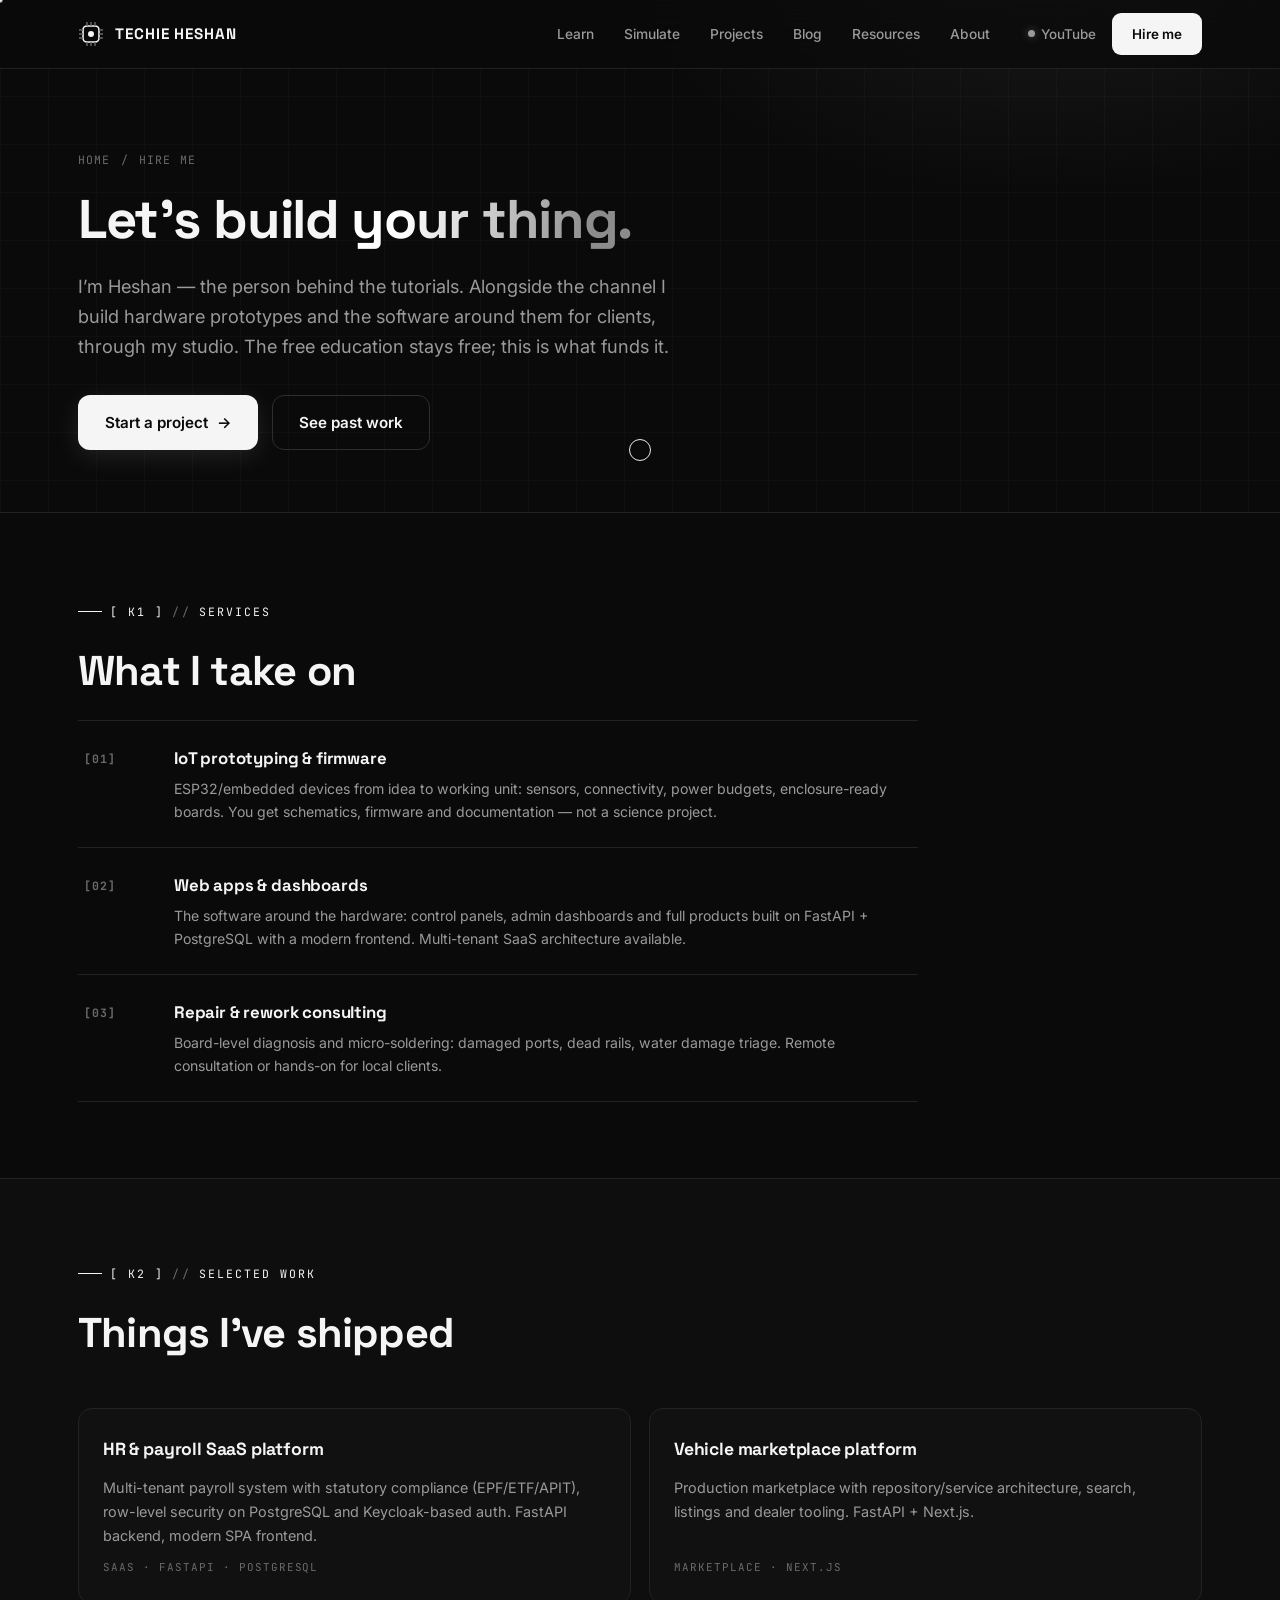
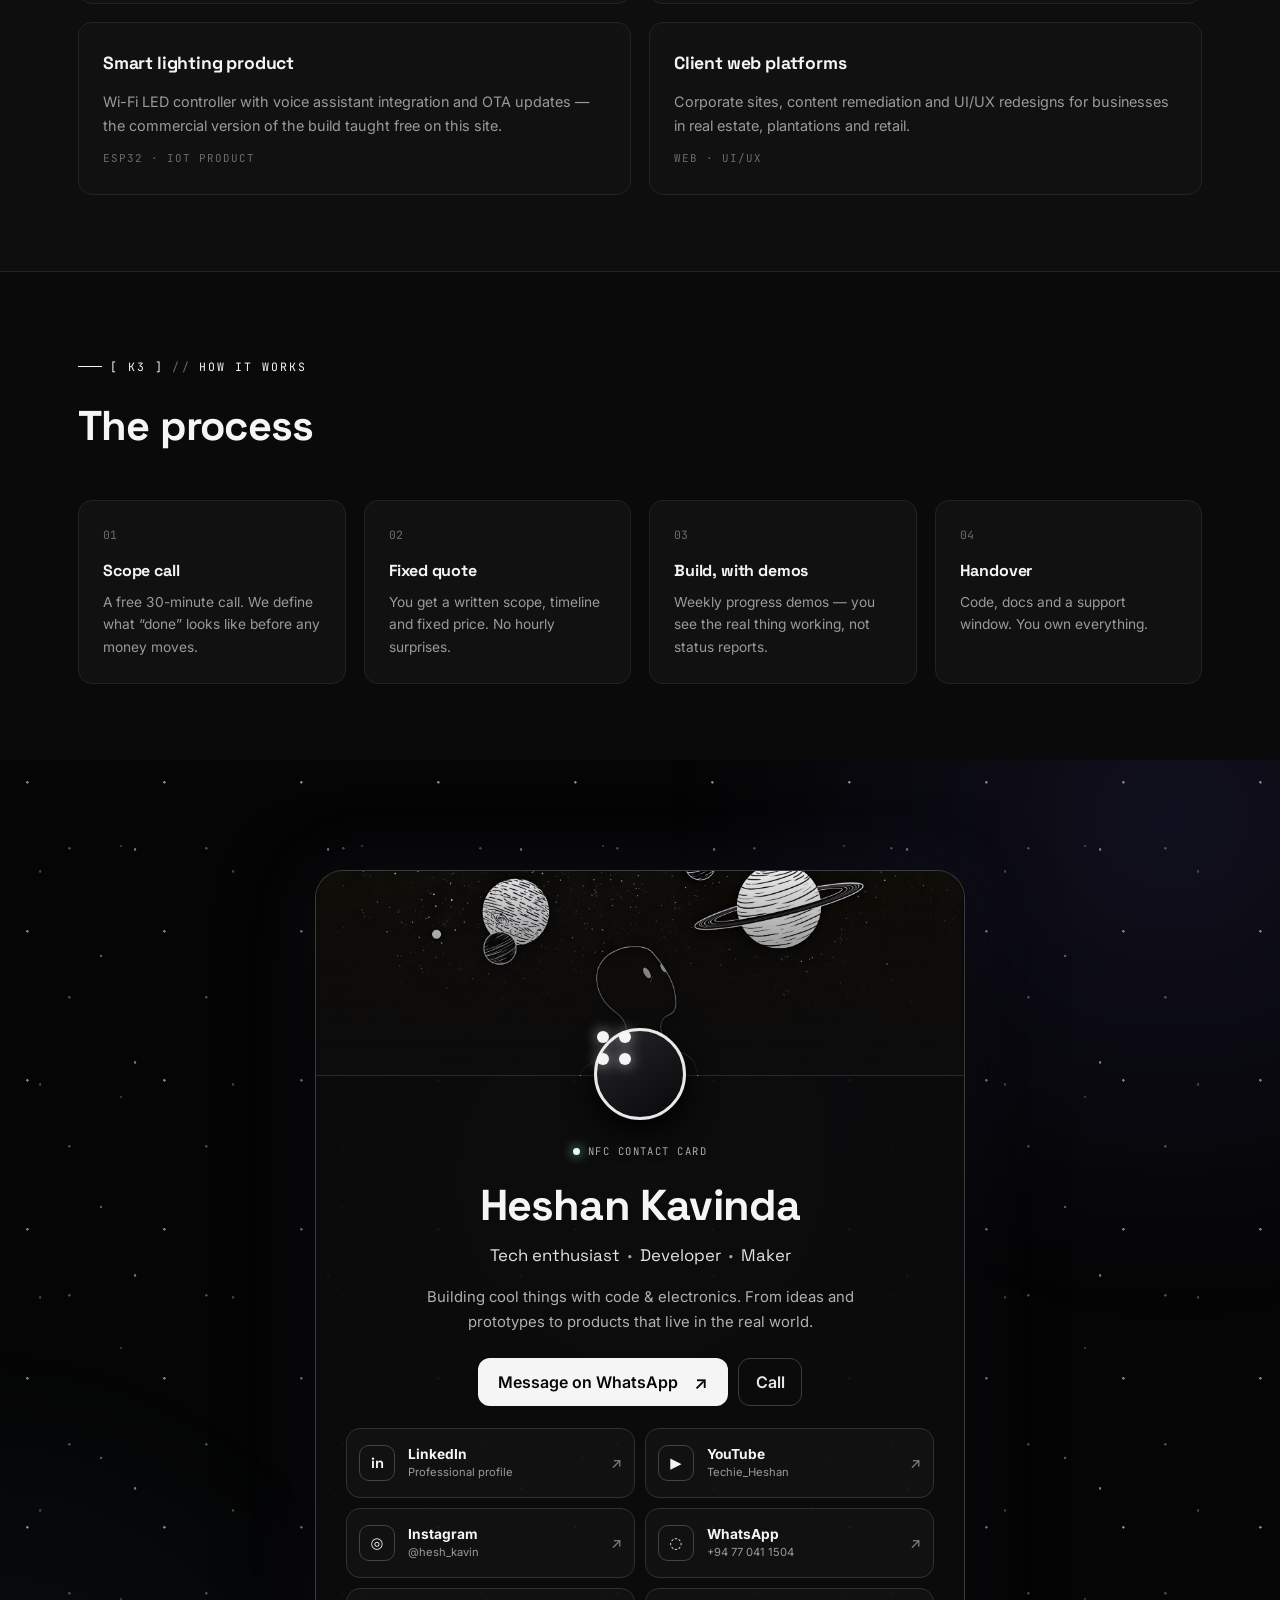
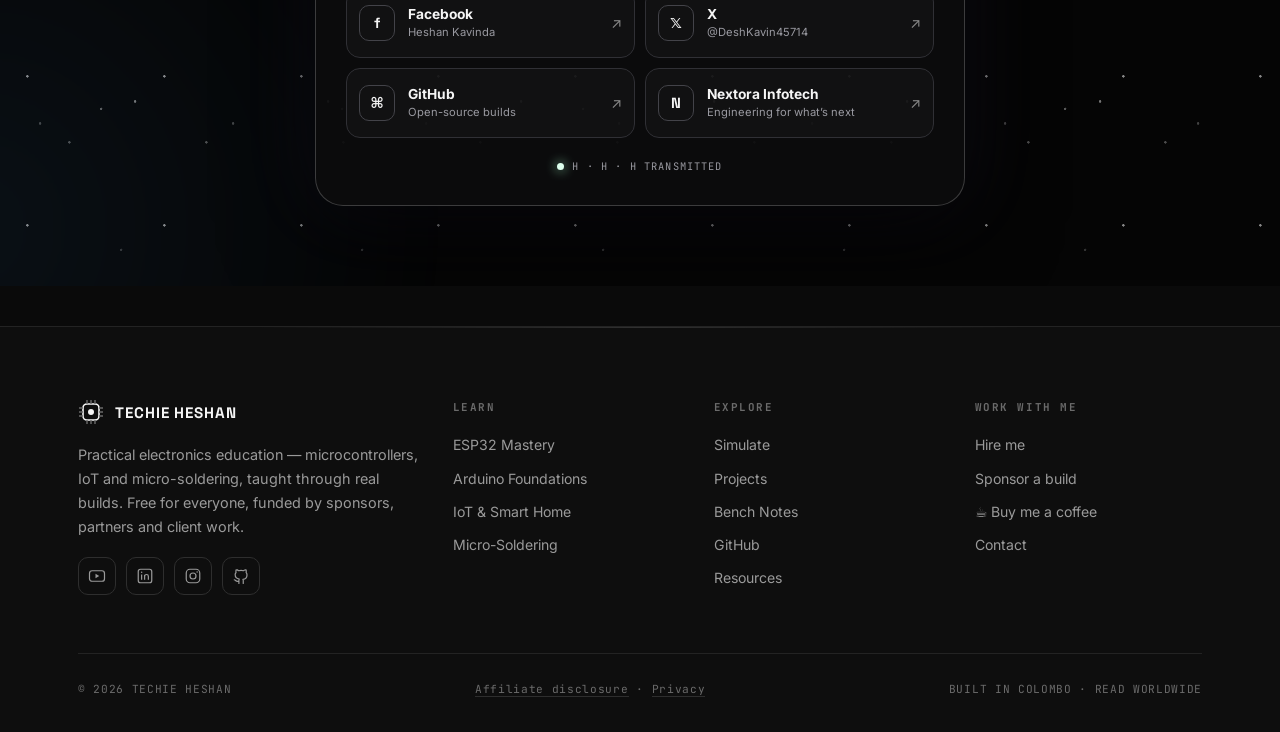
==== commit 5fa1e8b1: "Add NFC contact profile card" ====
--- a/hire.html
+++ b/hire.html
@@ -3,10 +3,10 @@
 <head>
 <meta charset="UTF-8">
 <meta name="viewport" content="width=device-width, initial-scale=1.0">
-<title>Hire me — Techie Heshan</title>
-<meta name="description" content="IoT prototyping, firmware, web dashboards and board-level repair.">
-<meta property="og:title" content="Hire me — Techie Heshan">
-<meta property="og:description" content="IoT prototyping, firmware, web dashboards and board-level repair.">
+<title>Heshan Kavinda — Techie, Developer & Maker</title>
+<meta name="description" content="Heshan Kavinda — developer, maker and the person behind Techie Heshan.">
+<meta property="og:title" content="Heshan Kavinda — Techie, Developer & Maker">
+<meta property="og:description" content="Connect with Heshan Kavinda across the web.">
 <meta name="theme-color" content="#0A0A0A">
 <link rel="icon" type="image/svg+xml" href="assets/favicon.svg">
 <link rel="preconnect" href="https://fonts.googleapis.com">
@@ -90,18 +90,33 @@
   </div>
 </section>
 
-<section id="contact" class="sec-tight" style="padding-bottom:40px">
-  <div class="wrap">
-    <div class="news reveal">
-      <div class="kick" style="justify-content:center;display:inline-flex">[ TX ] <i style="margin:0 6px">//</i> CONTACT</div>
-      <h2>Tell me what you&rsquo;re building.</h2>
-      <p>Two lines about the project and your timeline is enough to start. I reply within 24 hours, worldwide.</p>
-      <div class="cta-row" style="justify-content:center;margin:0">
-        <!-- EDIT: set your real email address -->
-        <a class="btn btn-solid magnetic" href="mailto:hello@techieheshan.com?subject=Project%20enquiry">hello@techieheshan.com</a>
-        <a class="btn btn-ghost magnetic" href="https://www.youtube.com/@techieheshan" target="_blank" rel="noopener">Or find me on YouTube</a>
+<section id="contact" class="profile-contact" aria-labelledby="profile-name">
+  <div class="profile-stars" aria-hidden="true"></div>
+  <div class="profile-shell reveal">
+    <div class="profile-cover" aria-hidden="true"></div>
+    <div class="profile-content">
+      <div class="profile-mark morse-h-mark" aria-label="H in Morse code: four dots"><span></span><span></span><span></span><span></span></div>
+      <div class="profile-label"><span></span>NFC CONTACT CARD</div>
+      <h2 id="profile-name">Heshan Kavinda</h2>
+      <p class="profile-role">Tech enthusiast <b>·</b> Developer <b>·</b> Maker</p>
+      <p class="profile-bio">Building cool things with code &amp; electronics. From ideas and prototypes to products that live in the real world.</p>
+
+      <div class="profile-actions">
+        <a class="profile-primary magnetic" href="https://wa.me/94770411504?text=Hi%20Heshan%2C%20I%20found%20your%20NFC%20card%20and%20would%20like%20to%20connect." target="_blank" rel="noopener">Message on WhatsApp <span>↗</span></a>
+        <a class="profile-call" href="tel:+94770411504" aria-label="Call Heshan Kavinda">Call</a>
       </div>
-      <div class="news-note">Prototypes &middot; Firmware &middot; Dashboards &middot; Repairs</div>
+
+      <div class="profile-links" aria-label="Social and company links">
+        <a href="https://www.linkedin.com/in/pasindu-heshan-kavinda" target="_blank" rel="noopener"><span class="profile-icon">in</span><span><b>LinkedIn</b><small>Professional profile</small></span><i>↗</i></a>
+        <a href="https://www.youtube.com/@Techie_Heshan" target="_blank" rel="noopener"><span class="profile-icon">▶</span><span><b>YouTube</b><small>Techie_Heshan</small></span><i>↗</i></a>
+        <a href="https://www.instagram.com/hesh_kavin?igsh=MXg0cDJuN3d6ZXFjZw==" target="_blank" rel="noopener"><span class="profile-icon">◎</span><span><b>Instagram</b><small>@hesh_kavin</small></span><i>↗</i></a>
+        <a href="https://wa.me/94770411504?text=Hi%20Heshan%2C%20I%20found%20your%20NFC%20card%20and%20would%20like%20to%20connect." target="_blank" rel="noopener"><span class="profile-icon">◌</span><span><b>WhatsApp</b><small>+94 77 041 1504</small></span><i>↗</i></a>
+        <a href="https://www.facebook.com/heshan.kavinda" target="_blank" rel="noopener"><span class="profile-icon">f</span><span><b>Facebook</b><small>Heshan Kavinda</small></span><i>↗</i></a>
+        <a href="https://x.com/DeshKavin45714" target="_blank" rel="noopener"><span class="profile-icon">𝕏</span><span><b>X</b><small>@DeshKavin45714</small></span><i>↗</i></a>
+        <a href="https://github.com/techieheshan" target="_blank" rel="noopener"><span class="profile-icon">⌘</span><span><b>GitHub</b><small>Open-source builds</small></span><i>↗</i></a>
+        <a href="http://nextora.lk/" target="_blank" rel="noopener"><span class="profile-icon">N</span><span><b>Nextora Infotech</b><small>Engineering for what’s next</small></span><i>↗</i></a>
+      </div>
+      <p class="morse-status" id="morseStatus" aria-live="polite"><span></span>Sending H · H · H</p>
     </div>
   </div>
 </section>
--- a/assets/style.css
+++ b/assets/style.css
@@ -337,6 +337,21 @@
 .news-row input:focus{outline:none;border-color:var(--silver)}
 .news-note{font-family:var(--mono);font-size:.68rem;letter-spacing:.09em;color:var(--muted2);margin-top:18px;text-transform:uppercase}
 .news-sm{padding:44px 28px;border-radius:var(--r)}
+
+/* ---------- NFC PROFILE CARD ---------- */
+.profile-contact{min-height:100vh;padding:110px 28px 80px;display:grid;place-items:center;isolation:isolate;overflow:hidden;background:#050505}
+.profile-stars,.profile-stars::before{position:absolute;inset:0;z-index:-2;background-image:radial-gradient(circle at 20% 15%,#fff 0 1px,transparent 1.5px),radial-gradient(circle at 70% 42%,rgba(255,255,255,.85) 0 1px,transparent 1.5px),radial-gradient(circle at 42% 78%,rgba(255,255,255,.65) 0 1px,transparent 1.4px);background-size:137px 149px,193px 213px,241px 251px;opacity:.52}
+.profile-stars::before{content:"";background-position:42px 66px,98px 22px,20px 141px;opacity:.55}
+.profile-contact::before{content:"";position:absolute;inset:-30%;z-index:-1;background:radial-gradient(circle at 50% 42%,rgba(255,255,255,.09),transparent 20%),radial-gradient(circle at 76% 22%,rgba(122,112,255,.10),transparent 24%),radial-gradient(circle at 17% 78%,rgba(80,170,255,.07),transparent 22%);filter:blur(18px)}
+.profile-shell{width:min(100%,650px);background:rgba(12,12,14,.92);border:1px solid rgba(255,255,255,.2);border-radius:28px;overflow:hidden;box-shadow:0 26px 90px rgba(0,0,0,.7),0 0 80px rgba(151,141,255,.09);position:relative}
+.profile-cover{height:205px;background:linear-gradient(to bottom,rgba(5,5,5,.08),rgba(12,12,14,.94)),url('images/heshan-cosmic-profile.jpg') center 41%/cover;filter:grayscale(.35);border-bottom:1px solid rgba(255,255,255,.12)}
+.profile-content{padding:0 30px 30px;text-align:center;position:relative}
+.profile-mark{width:92px;height:92px;margin:-48px auto 16px;border:3px solid #e9e9e9;border-radius:50%;display:grid;place-items:center;background:linear-gradient(145deg,#25252b,#09090a);box-shadow:0 10px 30px #000;font-family:var(--disp);font-weight:700;font-size:1.45rem;letter-spacing:.05em}
+.morse-h-mark{grid-template-columns:repeat(2,12px);grid-template-rows:repeat(2,12px);gap:10px}.morse-h-mark span{width:12px;height:12px;border-radius:50%;background:#f5f5f5;box-shadow:0 0 14px rgba(255,255,255,.7)}
+.profile-label{display:inline-flex;align-items:center;gap:8px;font-family:var(--mono);font-size:.66rem;letter-spacing:.14em;color:#aaa;text-transform:uppercase}.profile-label span,.morse-status span{width:7px;height:7px;border-radius:50%;background:#ddffed;box-shadow:0 0 12px #a2f7c9;animation:pulse 2s infinite}
+.profile-content h2{font-size:clamp(2rem,7vw,2.7rem);margin:8px 0 0}.profile-role{margin:0;color:#e3e3e3;font-family:var(--disp);font-size:1.05rem}.profile-role b{color:#aaa;padding:0 4px}.profile-bio{max-width:430px;margin:16px auto 24px;color:#b0b0b5;font-size:.93rem;line-height:1.65}
+.profile-actions{display:flex;gap:10px;justify-content:center;margin-bottom:22px}.profile-primary,.profile-call{display:inline-flex;align-items:center;justify-content:center;border-radius:12px;min-height:48px;font-weight:600}.profile-primary{background:#f5f5f5;color:#080808;padding:0 20px;gap:16px;transition:transform .2s var(--ease),box-shadow .2s var(--ease)}.profile-primary:hover{transform:translateY(-2px);box-shadow:0 9px 26px rgba(255,255,255,.2)}.profile-primary span{font-size:1.12rem}.profile-call{min-width:64px;border:1px solid #3b3b40;color:#e8e8ea;transition:background .2s,border-color .2s}.profile-call:hover{background:#202024;border-color:#aaa}
+.profile-links{display:grid;grid-template-columns:1fr 1fr;gap:10px;text-align:left}.profile-links a{min-height:70px;display:grid;grid-template-columns:38px 1fr auto;gap:11px;align-items:center;padding:10px 12px;border:1px solid #303035;background:rgba(255,255,255,.025);border-radius:14px;transition:transform .2s var(--ease),border-color .2s,background .2s}.profile-links a:hover{transform:translateY(-2px);background:rgba(255,255,255,.07);border-color:#7a7a80}.profile-icon{width:36px;height:36px;display:grid;place-items:center;border:1px solid #434349;border-radius:10px;color:#f3f3f3;font-family:var(--disp);font-weight:700;font-size:.92rem}.profile-links b{display:block;font-size:.86rem;line-height:1.25}.profile-links small{display:block;color:#9999a0;font-size:.7rem;line-height:1.35;margin-top:2px}.profile-links i{font-style:normal;color:#888;font-size:.9rem}.morse-status{margin:20px 0 0;color:#9999a0;font-family:var(--mono);font-size:.65rem;letter-spacing:.11em;text-transform:uppercase;display:flex;align-items:center;justify-content:center;gap:8px}
 
 /* ---------- COMMENTS ---------- */
 .comments{border:1px solid var(--line);border-radius:var(--r);background:var(--surface);padding:26px;margin-top:2em}
@@ -460,4 +475,6 @@
   .proc{grid-template-columns:1fr}
   .article-grid{padding:44px 0 30px}
   .news{padding:44px 24px}
+  .profile-contact{padding:86px 14px 42px;min-height:100svh}
+  .profile-shell{border-radius:22px}.profile-cover{height:170px}.profile-content{padding:0 16px 18px}.profile-mark{width:80px;height:80px;margin-top:-42px;font-size:1.25rem}.profile-links{grid-template-columns:1fr}.profile-links a{min-height:62px}.profile-actions{margin-bottom:17px}.profile-primary{font-size:.9rem;padding:0 16px}
 }
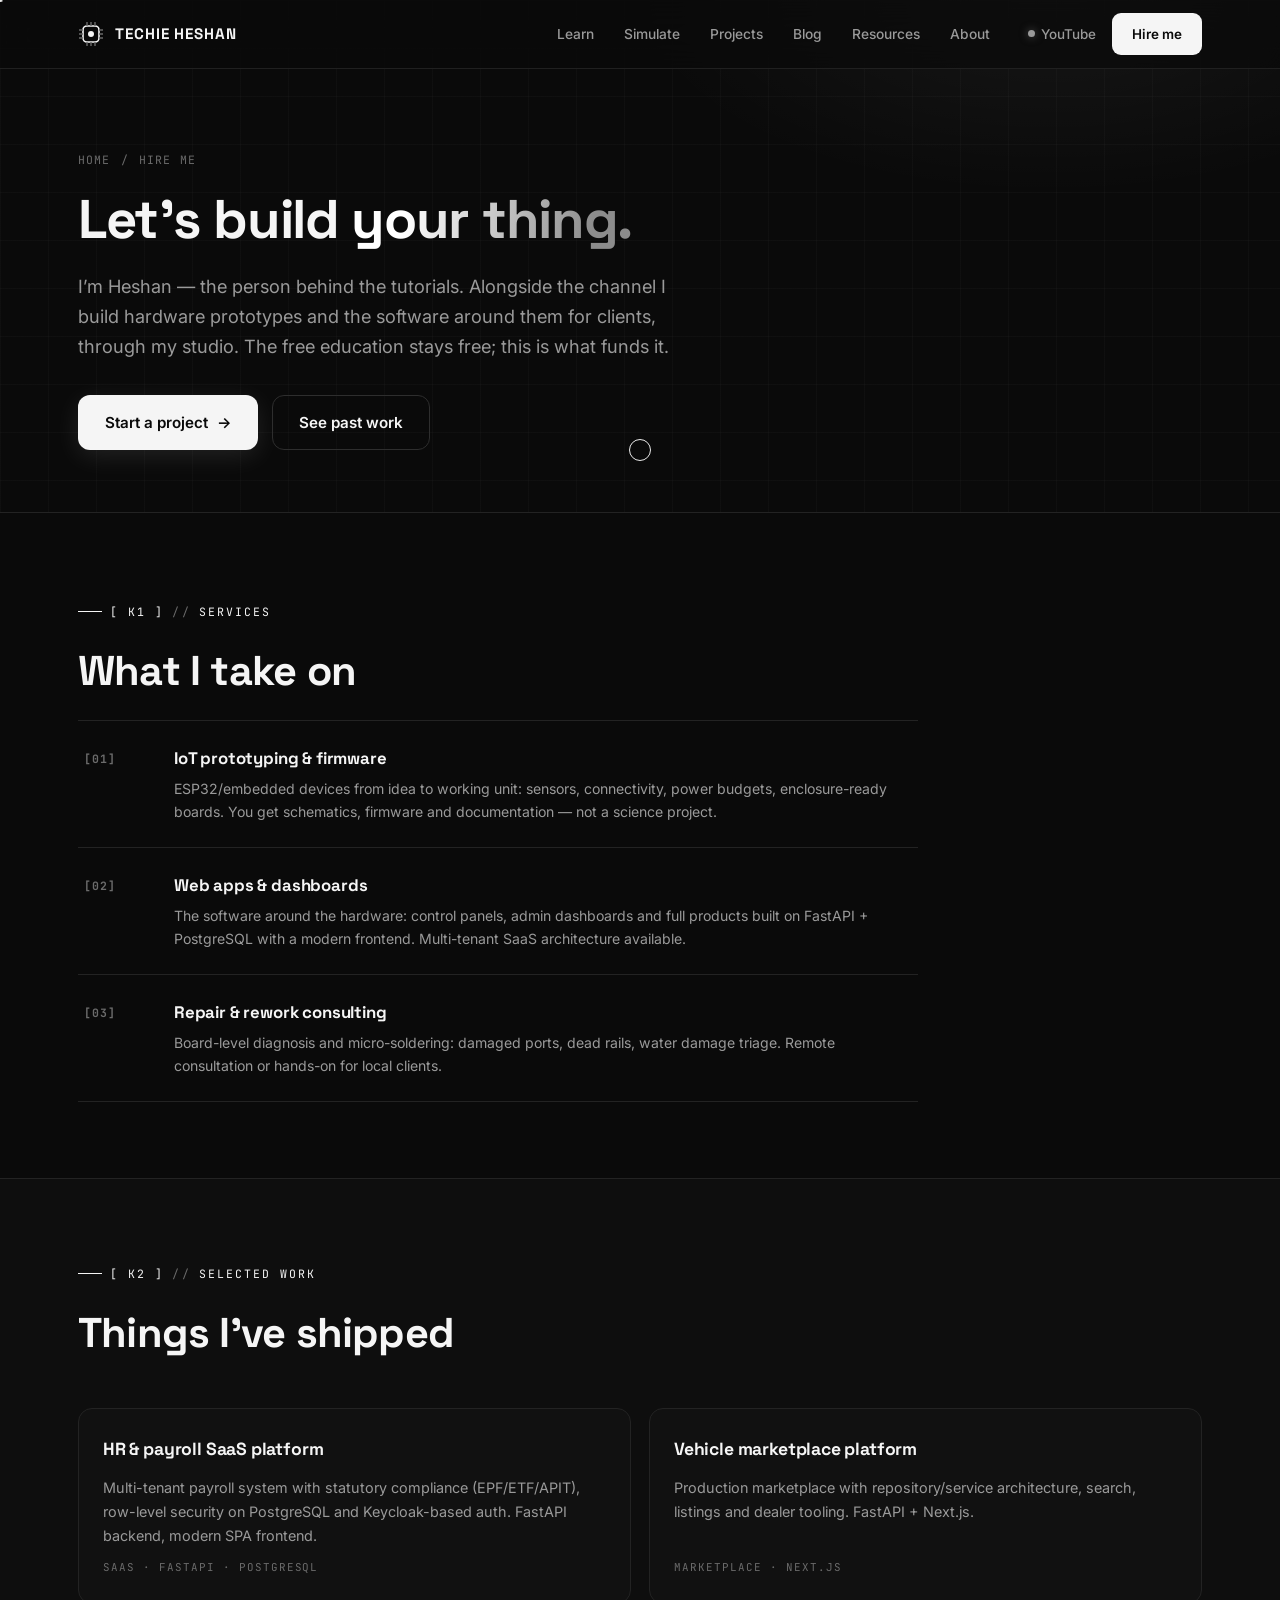
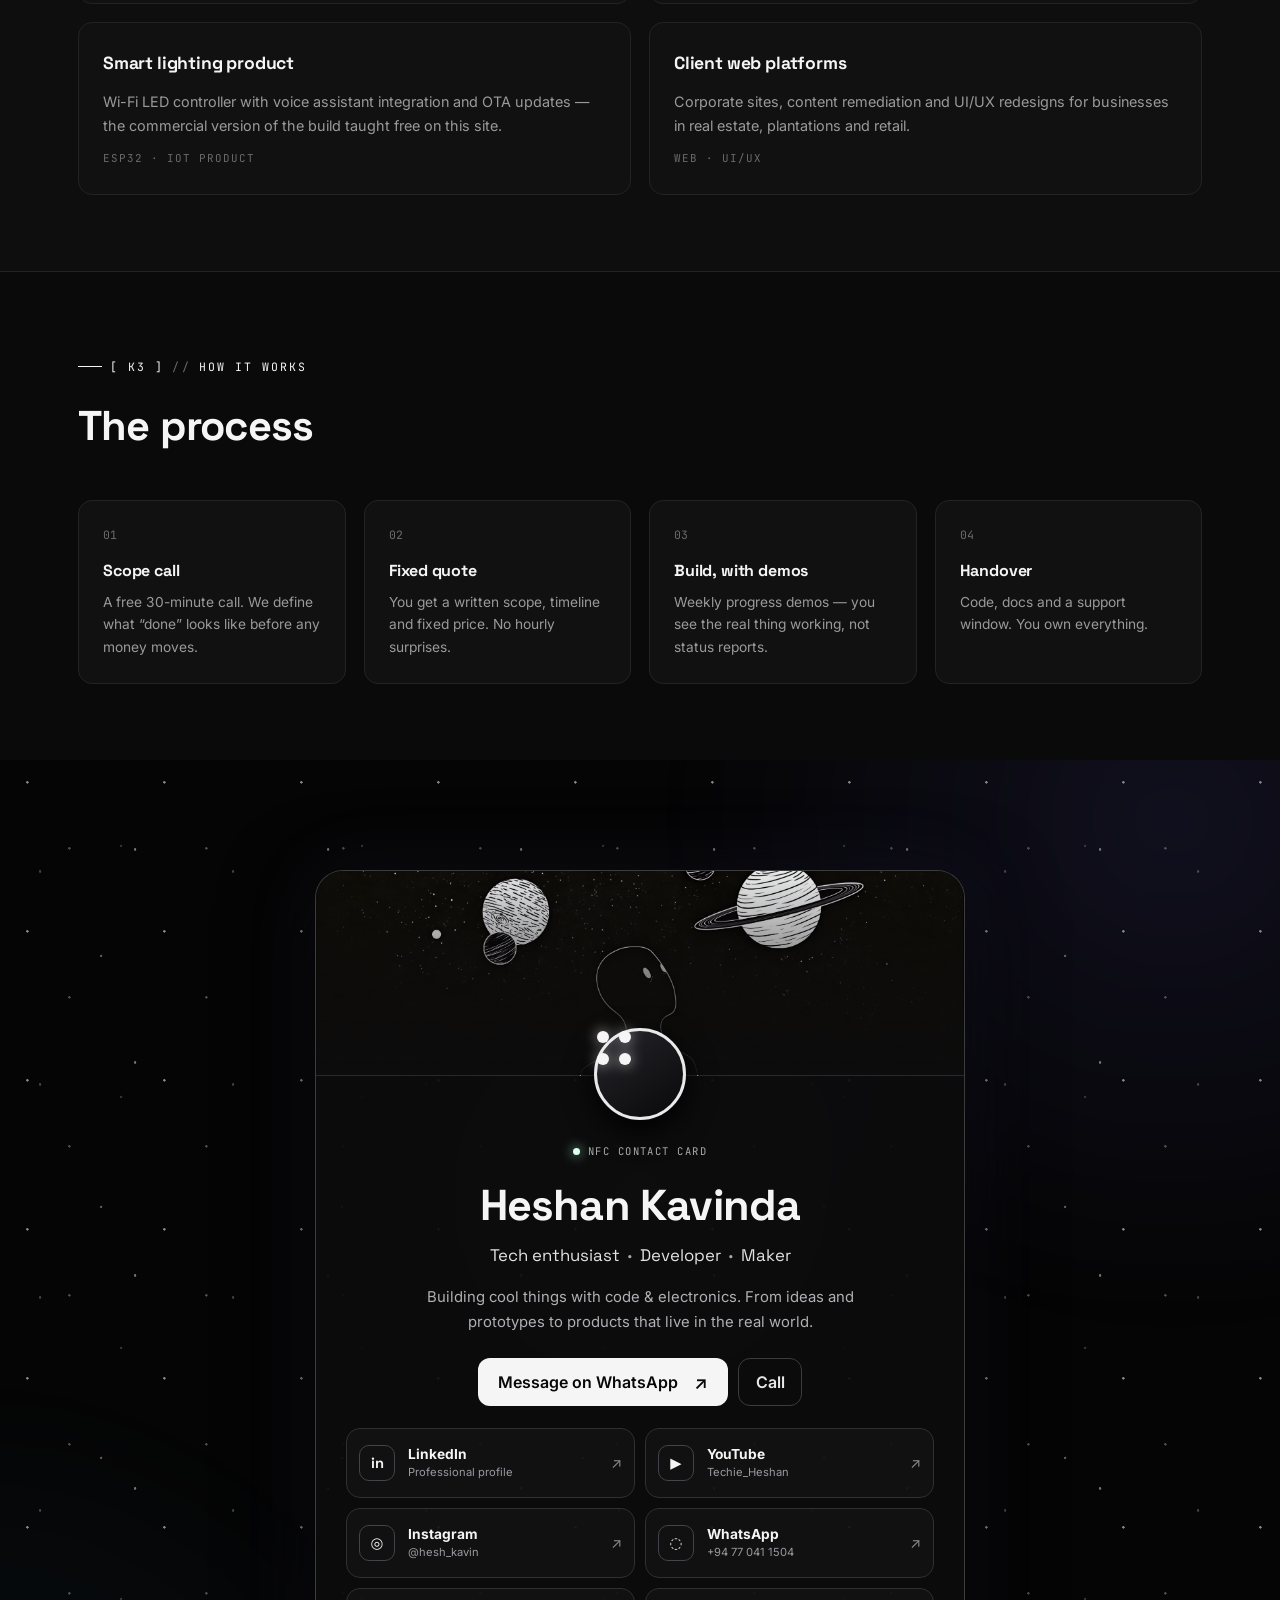
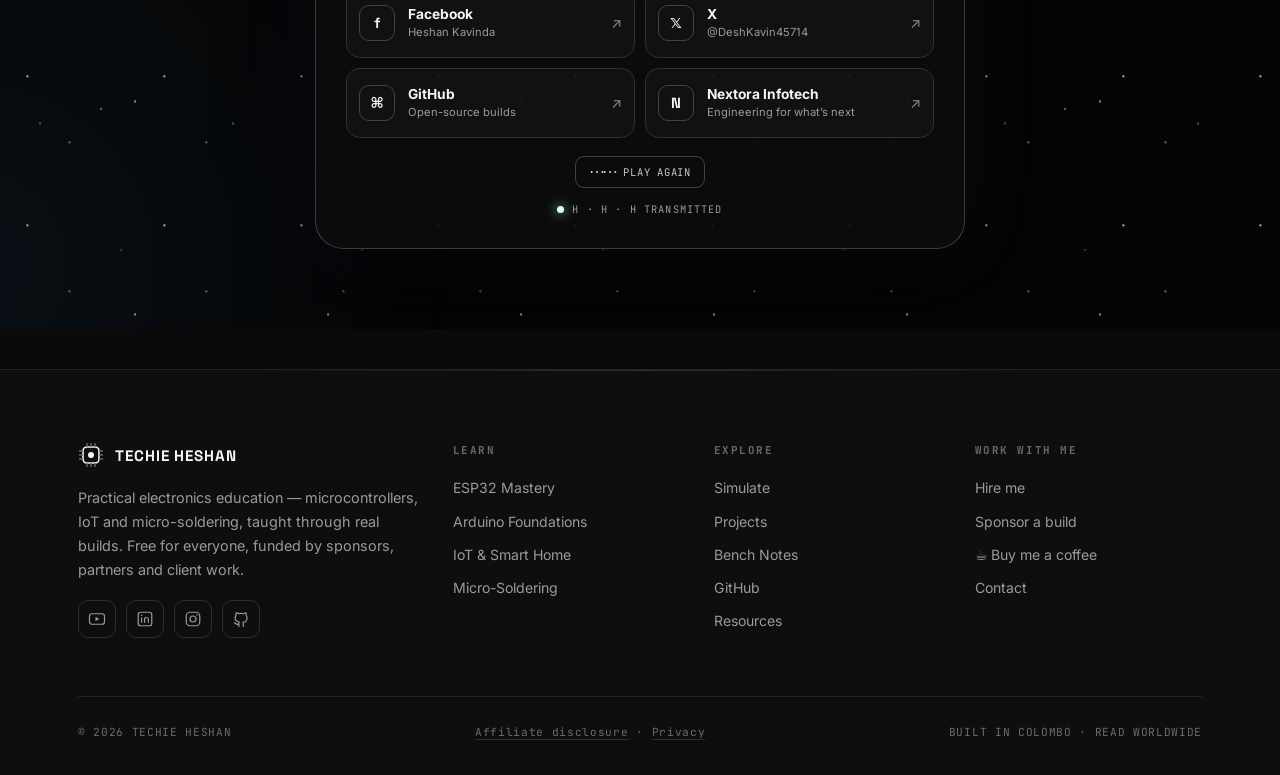
==== commit 6acc5218: "Add Morse audio playback control" ====
--- a/hire.html
+++ b/hire.html
@@ -116,6 +116,7 @@
         <a href="https://github.com/techieheshan" target="_blank" rel="noopener"><span class="profile-icon">⌘</span><span><b>GitHub</b><small>Open-source builds</small></span><i>↗</i></a>
         <a href="http://nextora.lk/" target="_blank" rel="noopener"><span class="profile-icon">N</span><span><b>Nextora Infotech</b><small>Engineering for what’s next</small></span><i>↗</i></a>
       </div>
+      <button class="morse-play" id="morsePlay" type="button" aria-label="Play H in Morse code three times"><span>⋯⋯</span> Play H · H · H</button>
       <p class="morse-status" id="morseStatus" aria-live="polite"><span></span>Sending H · H · H</p>
     </div>
   </div>
--- a/assets/style.css
+++ b/assets/style.css
@@ -351,7 +351,7 @@
 .profile-label{display:inline-flex;align-items:center;gap:8px;font-family:var(--mono);font-size:.66rem;letter-spacing:.14em;color:#aaa;text-transform:uppercase}.profile-label span,.morse-status span{width:7px;height:7px;border-radius:50%;background:#ddffed;box-shadow:0 0 12px #a2f7c9;animation:pulse 2s infinite}
 .profile-content h2{font-size:clamp(2rem,7vw,2.7rem);margin:8px 0 0}.profile-role{margin:0;color:#e3e3e3;font-family:var(--disp);font-size:1.05rem}.profile-role b{color:#aaa;padding:0 4px}.profile-bio{max-width:430px;margin:16px auto 24px;color:#b0b0b5;font-size:.93rem;line-height:1.65}
 .profile-actions{display:flex;gap:10px;justify-content:center;margin-bottom:22px}.profile-primary,.profile-call{display:inline-flex;align-items:center;justify-content:center;border-radius:12px;min-height:48px;font-weight:600}.profile-primary{background:#f5f5f5;color:#080808;padding:0 20px;gap:16px;transition:transform .2s var(--ease),box-shadow .2s var(--ease)}.profile-primary:hover{transform:translateY(-2px);box-shadow:0 9px 26px rgba(255,255,255,.2)}.profile-primary span{font-size:1.12rem}.profile-call{min-width:64px;border:1px solid #3b3b40;color:#e8e8ea;transition:background .2s,border-color .2s}.profile-call:hover{background:#202024;border-color:#aaa}
-.profile-links{display:grid;grid-template-columns:1fr 1fr;gap:10px;text-align:left}.profile-links a{min-height:70px;display:grid;grid-template-columns:38px 1fr auto;gap:11px;align-items:center;padding:10px 12px;border:1px solid #303035;background:rgba(255,255,255,.025);border-radius:14px;transition:transform .2s var(--ease),border-color .2s,background .2s}.profile-links a:hover{transform:translateY(-2px);background:rgba(255,255,255,.07);border-color:#7a7a80}.profile-icon{width:36px;height:36px;display:grid;place-items:center;border:1px solid #434349;border-radius:10px;color:#f3f3f3;font-family:var(--disp);font-weight:700;font-size:.92rem}.profile-links b{display:block;font-size:.86rem;line-height:1.25}.profile-links small{display:block;color:#9999a0;font-size:.7rem;line-height:1.35;margin-top:2px}.profile-links i{font-style:normal;color:#888;font-size:.9rem}.morse-status{margin:20px 0 0;color:#9999a0;font-family:var(--mono);font-size:.65rem;letter-spacing:.11em;text-transform:uppercase;display:flex;align-items:center;justify-content:center;gap:8px}
+.profile-links{display:grid;grid-template-columns:1fr 1fr;gap:10px;text-align:left}.profile-links a{min-height:70px;display:grid;grid-template-columns:38px 1fr auto;gap:11px;align-items:center;padding:10px 12px;border:1px solid #303035;background:rgba(255,255,255,.025);border-radius:14px;transition:transform .2s var(--ease),border-color .2s,background .2s}.profile-links a:hover{transform:translateY(-2px);background:rgba(255,255,255,.07);border-color:#7a7a80}.profile-icon{width:36px;height:36px;display:grid;place-items:center;border:1px solid #434349;border-radius:10px;color:#f3f3f3;font-family:var(--disp);font-weight:700;font-size:.92rem}.profile-links b{display:block;font-size:.86rem;line-height:1.25}.profile-links small{display:block;color:#9999a0;font-size:.7rem;line-height:1.35;margin-top:2px}.profile-links i{font-style:normal;color:#888;font-size:.9rem}.morse-play{margin:18px auto 0;padding:8px 13px;display:inline-flex;align-items:center;gap:8px;background:transparent;border:1px solid #404046;border-radius:9px;color:#c7c7cc;font-family:var(--mono);font-size:.66rem;letter-spacing:.07em;text-transform:uppercase;transition:background .2s,border-color .2s,color .2s}.morse-play:hover{background:#222226;border-color:#94949b;color:#fff}.morse-play span{font-size:1rem;line-height:0;letter-spacing:-.18em}.morse-status{margin:13px 0 0;color:#9999a0;font-family:var(--mono);font-size:.65rem;letter-spacing:.11em;text-transform:uppercase;display:flex;align-items:center;justify-content:center;gap:8px}
 
 /* ---------- COMMENTS ---------- */
 .comments{border:1px solid var(--line);border-radius:var(--r);background:var(--surface);padding:26px;margin-top:2em}
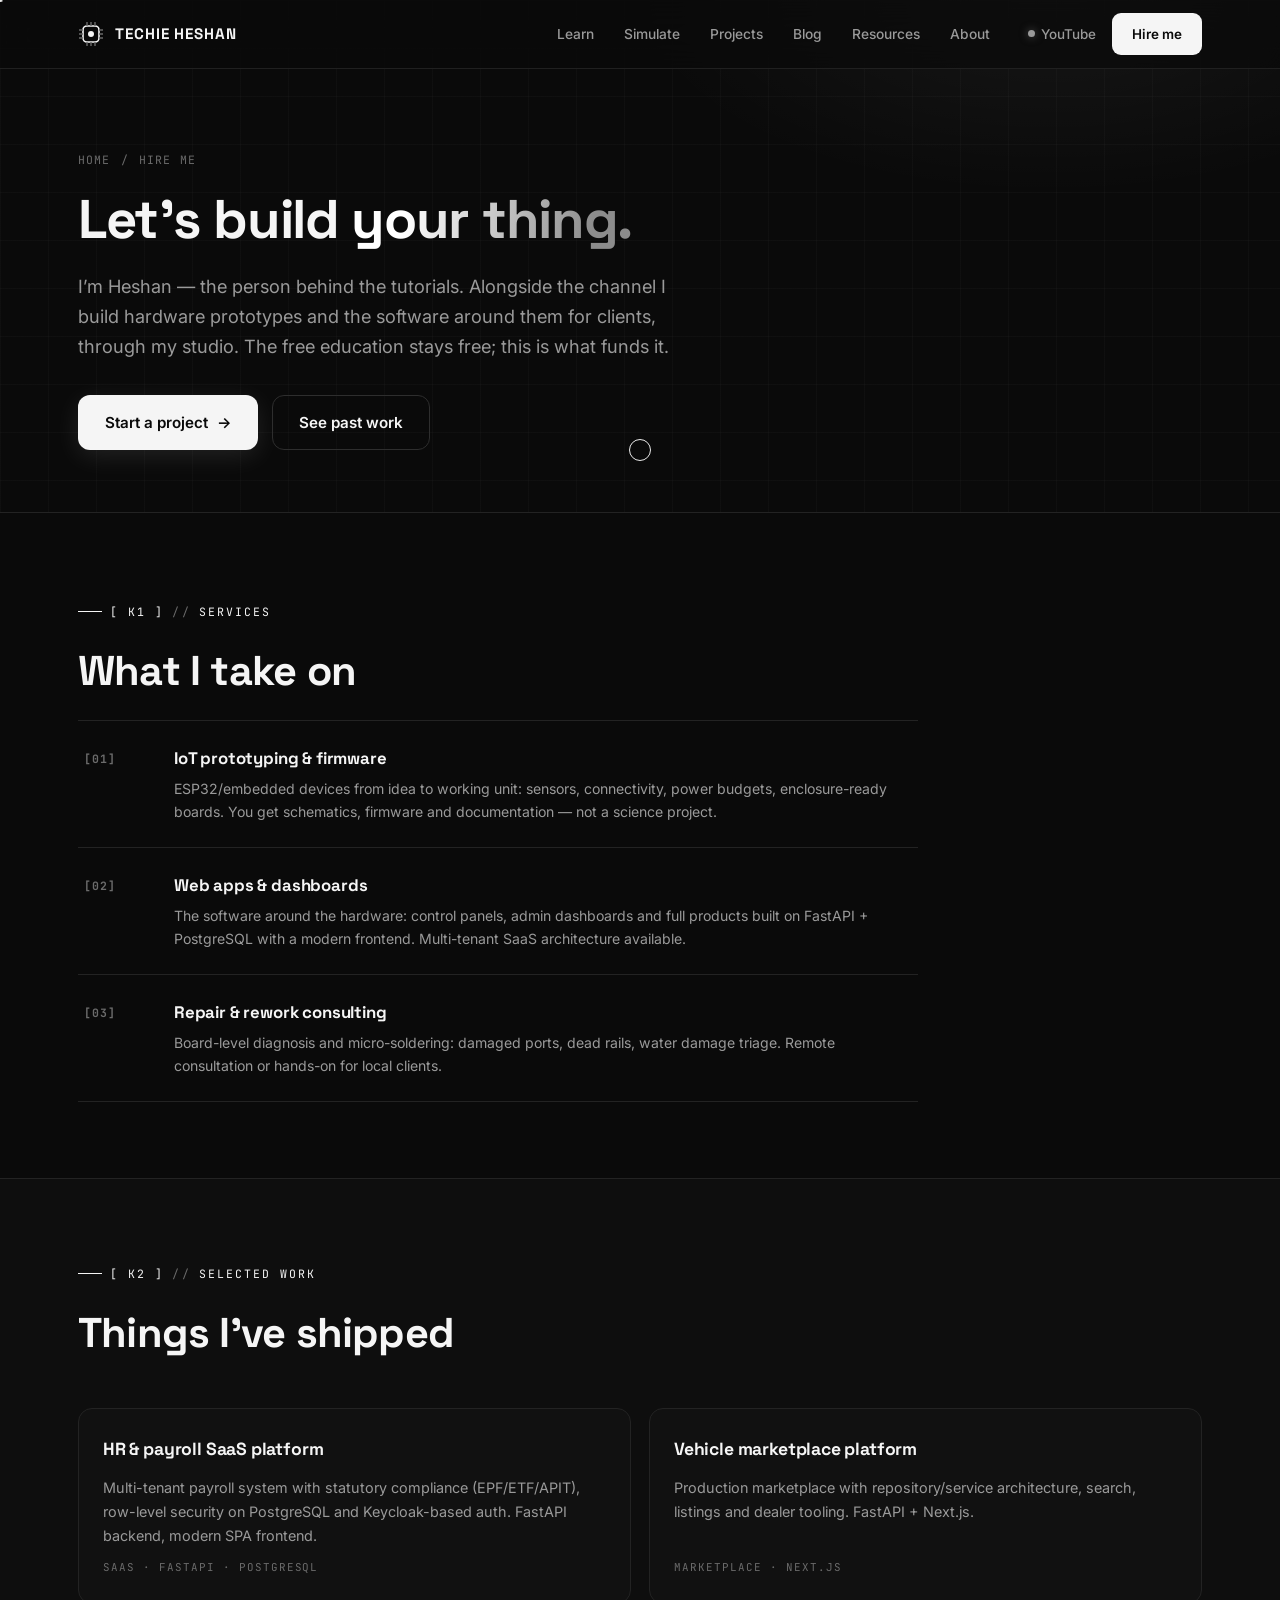
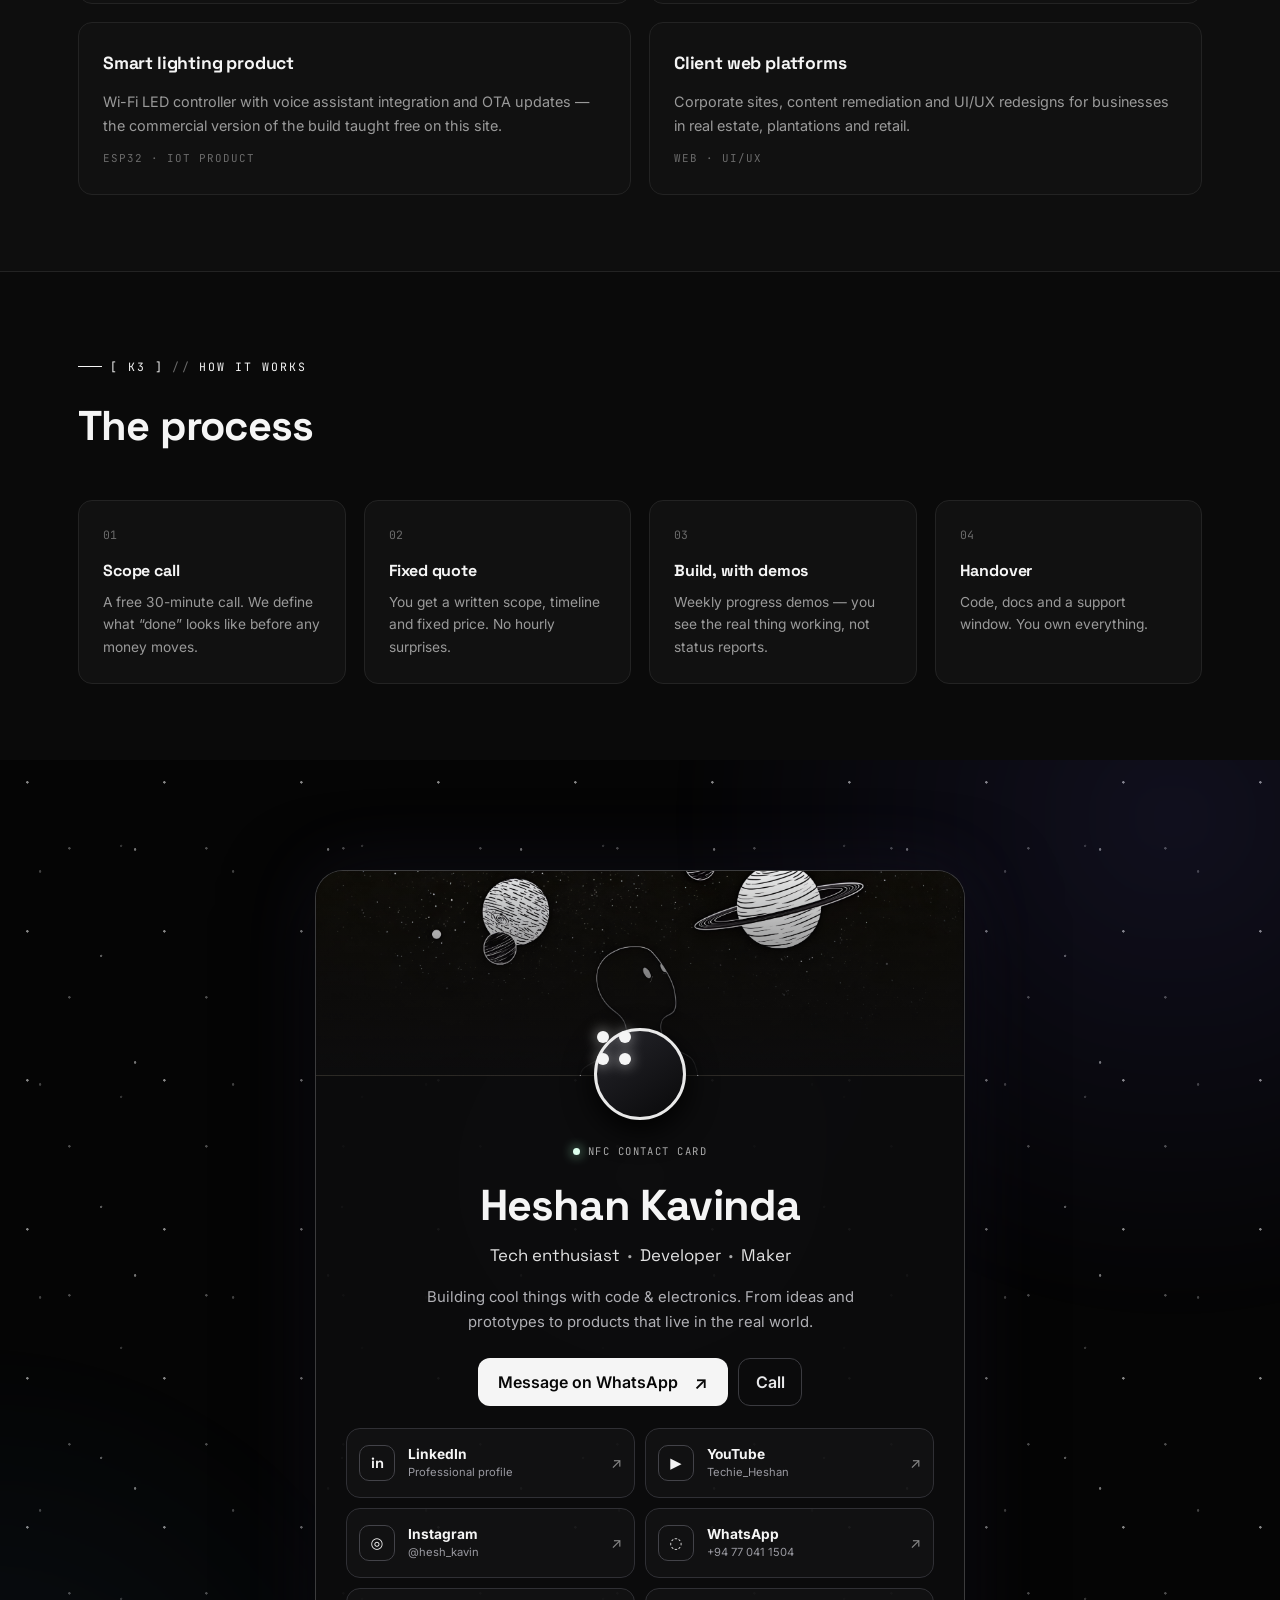
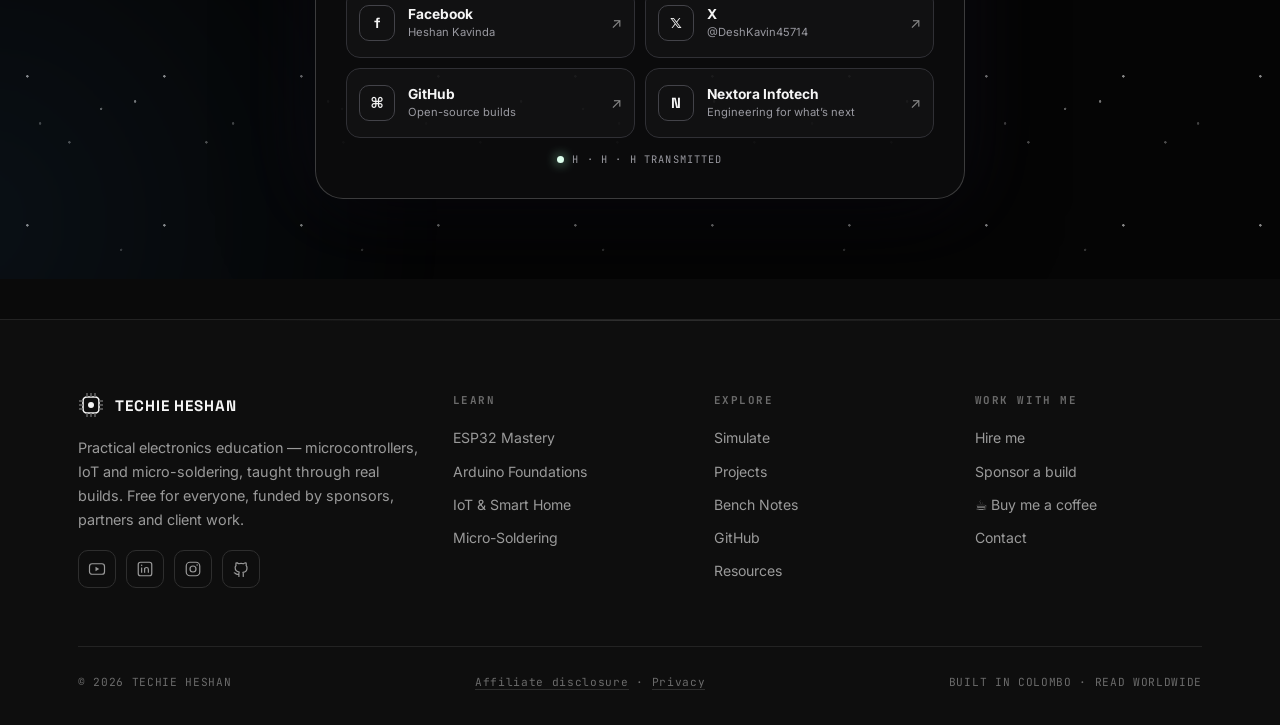
==== commit 0277d778: "Play Morse from NFC profile surface" ====
--- a/hire.html
+++ b/hire.html
@@ -92,7 +92,7 @@
 
 <section id="contact" class="profile-contact" aria-labelledby="profile-name">
   <div class="profile-stars" aria-hidden="true"></div>
-  <div class="profile-shell reveal">
+  <div class="profile-shell reveal" data-morse-surface>
     <div class="profile-cover" aria-hidden="true"></div>
     <div class="profile-content">
       <div class="profile-mark morse-h-mark" aria-label="H in Morse code: four dots"><span></span><span></span><span></span><span></span></div>
@@ -116,7 +116,6 @@
         <a href="https://github.com/techieheshan" target="_blank" rel="noopener"><span class="profile-icon">⌘</span><span><b>GitHub</b><small>Open-source builds</small></span><i>↗</i></a>
         <a href="http://nextora.lk/" target="_blank" rel="noopener"><span class="profile-icon">N</span><span><b>Nextora Infotech</b><small>Engineering for what’s next</small></span><i>↗</i></a>
       </div>
-      <button class="morse-play" id="morsePlay" type="button" aria-label="Play H in Morse code three times"><span>⋯⋯</span> Play H · H · H</button>
       <p class="morse-status" id="morseStatus" aria-live="polite"><span></span>Sending H · H · H</p>
     </div>
   </div>
--- a/assets/style.css
+++ b/assets/style.css
@@ -351,7 +351,7 @@
 .profile-label{display:inline-flex;align-items:center;gap:8px;font-family:var(--mono);font-size:.66rem;letter-spacing:.14em;color:#aaa;text-transform:uppercase}.profile-label span,.morse-status span{width:7px;height:7px;border-radius:50%;background:#ddffed;box-shadow:0 0 12px #a2f7c9;animation:pulse 2s infinite}
 .profile-content h2{font-size:clamp(2rem,7vw,2.7rem);margin:8px 0 0}.profile-role{margin:0;color:#e3e3e3;font-family:var(--disp);font-size:1.05rem}.profile-role b{color:#aaa;padding:0 4px}.profile-bio{max-width:430px;margin:16px auto 24px;color:#b0b0b5;font-size:.93rem;line-height:1.65}
 .profile-actions{display:flex;gap:10px;justify-content:center;margin-bottom:22px}.profile-primary,.profile-call{display:inline-flex;align-items:center;justify-content:center;border-radius:12px;min-height:48px;font-weight:600}.profile-primary{background:#f5f5f5;color:#080808;padding:0 20px;gap:16px;transition:transform .2s var(--ease),box-shadow .2s var(--ease)}.profile-primary:hover{transform:translateY(-2px);box-shadow:0 9px 26px rgba(255,255,255,.2)}.profile-primary span{font-size:1.12rem}.profile-call{min-width:64px;border:1px solid #3b3b40;color:#e8e8ea;transition:background .2s,border-color .2s}.profile-call:hover{background:#202024;border-color:#aaa}
-.profile-links{display:grid;grid-template-columns:1fr 1fr;gap:10px;text-align:left}.profile-links a{min-height:70px;display:grid;grid-template-columns:38px 1fr auto;gap:11px;align-items:center;padding:10px 12px;border:1px solid #303035;background:rgba(255,255,255,.025);border-radius:14px;transition:transform .2s var(--ease),border-color .2s,background .2s}.profile-links a:hover{transform:translateY(-2px);background:rgba(255,255,255,.07);border-color:#7a7a80}.profile-icon{width:36px;height:36px;display:grid;place-items:center;border:1px solid #434349;border-radius:10px;color:#f3f3f3;font-family:var(--disp);font-weight:700;font-size:.92rem}.profile-links b{display:block;font-size:.86rem;line-height:1.25}.profile-links small{display:block;color:#9999a0;font-size:.7rem;line-height:1.35;margin-top:2px}.profile-links i{font-style:normal;color:#888;font-size:.9rem}.morse-play{margin:18px auto 0;padding:8px 13px;display:inline-flex;align-items:center;gap:8px;background:transparent;border:1px solid #404046;border-radius:9px;color:#c7c7cc;font-family:var(--mono);font-size:.66rem;letter-spacing:.07em;text-transform:uppercase;transition:background .2s,border-color .2s,color .2s}.morse-play:hover{background:#222226;border-color:#94949b;color:#fff}.morse-play span{font-size:1rem;line-height:0;letter-spacing:-.18em}.morse-status{margin:13px 0 0;color:#9999a0;font-family:var(--mono);font-size:.65rem;letter-spacing:.11em;text-transform:uppercase;display:flex;align-items:center;justify-content:center;gap:8px}
+.profile-links{display:grid;grid-template-columns:1fr 1fr;gap:10px;text-align:left}.profile-links a{min-height:70px;display:grid;grid-template-columns:38px 1fr auto;gap:11px;align-items:center;padding:10px 12px;border:1px solid #303035;background:rgba(255,255,255,.025);border-radius:14px;transition:transform .2s var(--ease),border-color .2s,background .2s}.profile-links a:hover{transform:translateY(-2px);background:rgba(255,255,255,.07);border-color:#7a7a80}.profile-icon{width:36px;height:36px;display:grid;place-items:center;border:1px solid #434349;border-radius:10px;color:#f3f3f3;font-family:var(--disp);font-weight:700;font-size:.92rem}.profile-links b{display:block;font-size:.86rem;line-height:1.25}.profile-links small{display:block;color:#9999a0;font-size:.7rem;line-height:1.35;margin-top:2px}.profile-links i{font-style:normal;color:#888;font-size:.9rem}.morse-status{margin:13px 0 0;color:#9999a0;font-family:var(--mono);font-size:.65rem;letter-spacing:.11em;text-transform:uppercase;display:flex;align-items:center;justify-content:center;gap:8px}
 
 /* ---------- COMMENTS ---------- */
 .comments{border:1px solid var(--line);border-radius:var(--r);background:var(--surface);padding:26px;margin-top:2em}
